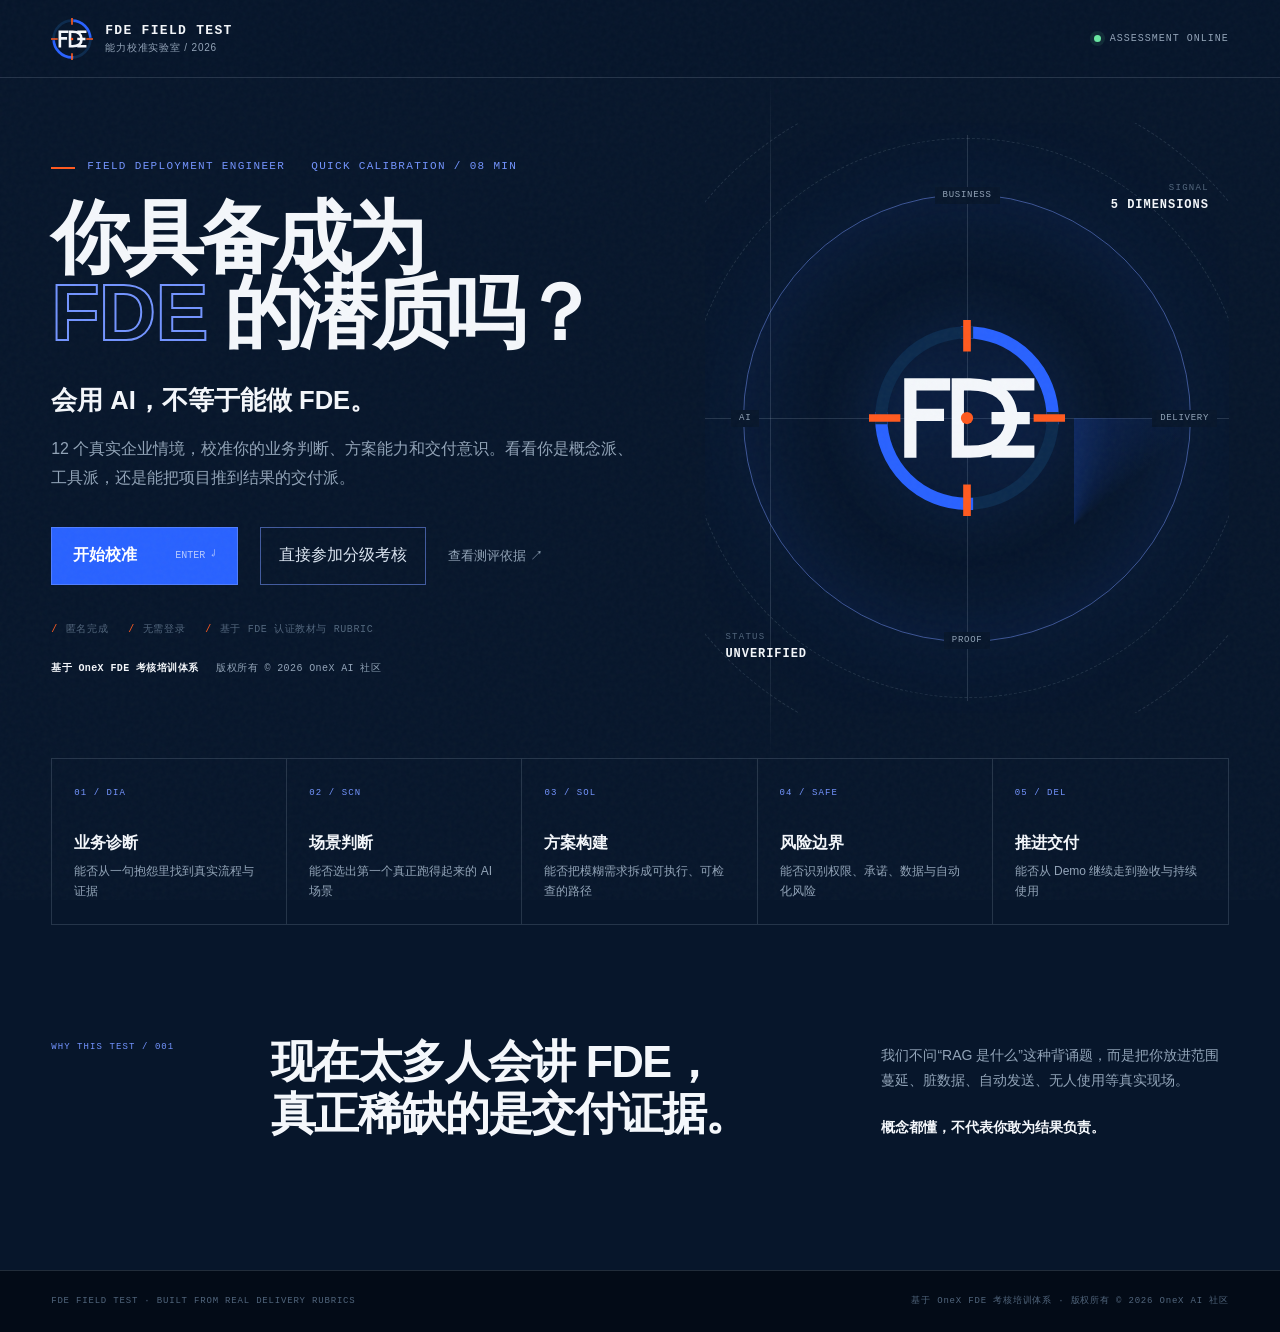
==== index.html @ 04eb8204 "Add private-name final challenge sharing" ====
<!doctype html>
<html lang="zh-CN">
  <head>
    <meta charset="utf-8" />
    <meta name="viewport" content="width=device-width, initial-scale=1" />
    <meta name="theme-color" content="#07162b" />
    <meta name="description" content="基于 OneX FDE 考核培训体系：12 道潜质校准题，初级、中级、高级共 200 道分级考核题。" />
    <title>你具备成为 FDE 的潜质吗？｜FDE Field Test</title>
    <link rel="icon" href="./logo.svg" type="image/svg+xml" />
    <link rel="stylesheet" href="./styles.css" />
    <link rel="stylesheet" href="./exam.css" />
  </head>
  <body>
    <div class="noise" aria-hidden="true"></div>
    <header class="site-header">
      <a class="brand" href="#" data-action="home" aria-label="返回 FDE 水平测试首页">
        <img src="./logo.svg" alt="" width="42" height="42" />
        <span class="brand-lockup">
          <strong>FDE FIELD TEST</strong>
          <small>能力校准实验室 / 2026</small>
        </span>
      </a>
      <div class="header-status" aria-label="测评状态">
        <span class="status-light"></span>
        <span>ASSESSMENT ONLINE</span>
      </div>
    </header>

    <main>
      <section id="landing-view" class="view landing-view" aria-labelledby="landing-title">
        <div class="hero-grid">
          <div class="hero-copy">
            <p class="eyebrow"><span>FIELD DEPLOYMENT ENGINEER</span><span>QUICK CALIBRATION / 08 MIN</span></p>
            <h1 id="landing-title">你具备成为<br /><em>FDE</em> 的潜质吗？</h1>
            <p class="hero-deck">会用 AI，不等于能做 FDE。</p>
            <p class="hero-intro">
              12 个真实企业情境，校准你的业务判断、方案能力和交付意识。看看你是概念派、工具派，还是能把项目推到结果的交付派。
            </p>
            <div class="hero-actions">
              <button class="primary-cta" type="button" data-action="start">
                <span>开始校准</span>
                <span class="button-code">ENTER ↵</span>
              </button>
              <button class="secondary-button hero-exam-entry" type="button" data-action="levels">直接参加分级考核</button>
              <button class="text-button" type="button" data-action="show-method">查看测评依据 <span>↗</span></button>
            </div>
            <div class="hero-notes" aria-label="测评说明">
              <span>匿名完成</span><span>无需登录</span><span>基于 FDE 认证教材与 Rubric</span>
            </div>
            <p class="onex-credit"><strong>基于 OneX FDE 考核培训体系</strong><span>版权所有 © 2026 OneX AI 社区</span></p>
          </div>

          <div class="calibration-stage" aria-label="FDE 五维能力校准仪表">
            <div class="orbit orbit-a"></div>
            <div class="orbit orbit-b"></div>
            <div class="calibration-ring">
              <div class="tick-ring"></div>
              <img class="hero-logo" src="./logo.svg" alt="FDE Field Calibration 标志" />
              <div class="scan-line"></div>
              <span class="axis-label axis-top">BUSINESS</span>
              <span class="axis-label axis-right">DELIVERY</span>
              <span class="axis-label axis-bottom">PROOF</span>
              <span class="axis-label axis-left">AI</span>
            </div>
            <div class="telemetry telemetry-top"><small>SIGNAL</small><strong>5 DIMENSIONS</strong></div>
            <div class="telemetry telemetry-bottom"><small>STATUS</small><strong>UNVERIFIED</strong></div>
          </div>
        </div>

        <div class="dimension-strip" aria-label="测评覆盖的五项能力">
          <article><span>01 / DIA</span><strong>业务诊断</strong><p>能否从一句抱怨里找到真实流程与证据</p></article>
          <article><span>02 / SCN</span><strong>场景判断</strong><p>能否选出第一个真正跑得起来的 AI 场景</p></article>
          <article><span>03 / SOL</span><strong>方案构建</strong><p>能否把模糊需求拆成可执行、可检查的路径</p></article>
          <article><span>04 / SAFE</span><strong>风险边界</strong><p>能否识别权限、承诺、数据与自动化风险</p></article>
          <article><span>05 / DEL</span><strong>推进交付</strong><p>能否从 Demo 继续走到验收与持续使用</p></article>
        </div>

        <section class="truth-panel" aria-labelledby="truth-title">
          <p class="section-code">WHY THIS TEST / 001</p>
          <div>
            <h2 id="truth-title">现在太多人会讲 FDE，<br />真正稀缺的是交付证据。</h2>
          </div>
          <div class="truth-copy">
            <p>我们不问“RAG 是什么”这种背诵题，而是把你放进范围蔓延、脏数据、自动发送、无人使用等真实现场。</p>
            <p class="sharp">概念都懂，不代表你敢为结果负责。</p>
          </div>
        </section>
      </section>

      <section id="quiz-view" class="view quiz-view" hidden aria-labelledby="question-title">
        <div class="quiz-topbar">
          <button class="back-link" type="button" data-action="home">← 退出校准</button>
          <div class="progress-meta">
            <span id="progress-text">QUESTION 01 / 12</span>
            <span id="dimension-code">DIA · 业务诊断</span>
          </div>
        </div>
        <div class="progress-track" aria-hidden="true"><span id="progress-bar"></span></div>
        <div class="question-layout">
          <aside class="question-index" aria-hidden="true">
            <span id="question-number">01</span>
            <small>FIELD<br />DECISION</small>
          </aside>
          <div class="question-panel">
            <p class="scenario-label">/ 现场情境</p>
            <p id="question-scenario" class="scenario"></p>
            <h2 id="question-title"></h2>
            <fieldset id="options-list" class="options-list">
              <legend class="sr-only">请选择一个答案</legend>
            </fieldset>
            <p id="question-error" class="question-error" role="alert" aria-live="polite"></p>
            <div class="quiz-controls">
              <button class="secondary-button" type="button" data-action="previous">上一题</button>
              <span class="keyboard-hint">按 1–4 选择 · Enter 继续</span>
              <button class="next-button" type="button" data-action="next">锁定判断 →</button>
            </div>
          </div>
        </div>
      </section>

      <section id="result-view" class="view result-view" hidden aria-labelledby="result-level">
        <div class="result-head">
          <div>
            <p class="eyebrow"><span>CALIBRATION COMPLETE</span><span>QUICK ASSESSMENT</span></p>
            <p class="evidence-badge"><span></span>潜质判断 · 尚未验证</p>
            <h1 id="result-level">场景解题者</h1>
            <p id="result-verdict" class="result-verdict"></p>
          </div>
          <div class="score-dial" aria-label="FDE 潜质指数">
            <svg viewBox="0 0 220 220" aria-hidden="true">
              <circle class="dial-track" cx="110" cy="110" r="92"></circle>
              <circle id="dial-progress" class="dial-progress" cx="110" cy="110" r="92"></circle>
              <path class="dial-notch" d="M110 4v20M216 110h-20M110 216v-20M4 110h20"></path>
            </svg>
            <div><strong id="result-score">00</strong><span>/ 100</span><small>FDE 潜质指数</small></div>
          </div>
        </div>

        <div class="result-grid">
          <article class="radar-card">
            <header><span>CAPABILITY RADAR</span><strong>五维能力</strong></header>
            <canvas id="radar-canvas" width="560" height="420" aria-label="五维能力雷达图"></canvas>
            <div id="dimension-scores" class="dimension-scores"></div>
          </article>
          <div class="result-insights">
            <article class="insight-card strength-card"><span>STRONGEST SIGNAL</span><h2>你的强项</h2><p id="result-strength"></p></article>
            <article class="insight-card exposure-card"><span>WHERE YOU GET EXPOSED</span><h2 id="exposure-title">最容易露馅的地方</h2><p id="result-exposure"></p></article>
            <article class="insight-card action-card"><span>NEXT CALIBRATION</span><h2>下一步训练</h2><p id="result-training"></p></article>
          </div>
        </div>

        <div class="result-actions">
          <button class="primary-cta" type="button" data-action="share">生成并分享我的 FDE 水平卡</button>
          <button class="secondary-button light" type="button" data-action="professional">从初级开始晋级</button>
          <button class="text-button light" type="button" data-action="restart">重新测试</button>
        </div>
        <p class="onex-credit result-credit"><strong>基于 OneX FDE 考核培训体系</strong><span>版权所有 © 2026 OneX AI 社区</span></p>
        <div id="share-panel" class="share-panel" hidden>
          <div class="share-preview"><canvas id="share-canvas" width="1080" height="1440" aria-label="FDE 水平测试分享卡"></canvas></div>
          <div class="share-copy"><span>SHARE PROOF</span><h2>不是一句“我会”，<br />而是一张能力截面。</h2><p>保存结果卡后，可发给同行或团队一起测。快速测试只判断潜质；专业能力仍需项目与实战验证。</p><button class="next-button" type="button" data-action="download-card">保存结果卡 PNG</button></div>
        </div>
      </section>

      <section id="level-view" class="view level-view" hidden aria-labelledby="level-title">
        <div class="exam-page-head">
          <button id="level-back-button" class="back-link light" type="button" data-exam-action="back-from-level">← 返回首页</button>
          <p class="onex-credit compact"><strong>基于 OneX FDE 考核培训体系</strong><span>版权所有 © 2026 OneX AI 社区</span></p>
        </div>
        <div class="level-intro">
          <p class="eyebrow"><span>FDE PROGRESSION</span><span>NO LEVEL SKIPPING</span></p>
          <h1 id="level-title">高级不是选的。<br />是一关关考出来的。</h1>
          <p>所有人从初级开始。完整挑战总分达到 85，且每个模块不低于 70，才能解锁下一级。</p>
        </div>
        <div id="progression-path" class="progression-path" aria-label="FDE 三级晋级路径">
          <div data-path-level="junior"><span>01</span><strong>初级</strong><small>必经起点</small></div>
          <i aria-hidden="true">→</i>
          <div data-path-level="intermediate"><span>02</span><strong>中级</strong><small>初级晋级后解锁</small></div>
          <i aria-hidden="true">→</i>
          <div data-path-level="advanced"><span>03</span><strong>高级</strong><small>中级晋级后解锁</small></div>
        </div>
        <p id="progression-notice" class="progression-notice" role="status" aria-live="polite"></p>
        <div class="level-matrix" aria-label="FDE 三级考核">
          <article class="level-card level-junior" data-level-card="junior">
            <header><span>L1 / FOUNDATION</span><b data-level-status="junior">必经起点</b></header>
            <div class="level-number" aria-hidden="true">01</div>
            <h2>初级 · 理论基础</h2>
            <p>普通参与者、AI 使用者和 FDE 入门学习者。验证模型、Prompt、RAG、场景与交付边界。</p>
            <dl><div><dt>FULL</dt><dd>100 题</dd></div><div><dt>ADVANCE</dt><dd>85 分</dd></div><div><dt>MODULE</dt><dd>≥ 70</dd></div></dl>
            <p class="level-access-copy" data-lock-copy="junior">必经起点</p><p class="level-best" data-best-score="junior"></p>
            <button type="button" data-exam-action="select-level" data-level="junior">进入初级 →</button>
          </article>
          <article class="level-card level-intermediate" data-level-card="intermediate">
            <header><span>L2 / DELIVERY</span><b data-level-status="intermediate">未解锁</b></header>
            <div class="level-number" aria-hidden="true">02</div>
            <h2>中级 · 情境交付</h2>
            <p>面向做过方案、PoC、工作流或客户交付的人。检验诊断、取舍、推进和验收能力。</p>
            <dl><div><dt>FULL</dt><dd>60 题</dd></div><div><dt>ADVANCE</dt><dd>85 分</dd></div><div><dt>MODULE</dt><dd>≥ 70</dd></div></dl>
            <p class="level-access-copy" data-lock-copy="intermediate">🔒 初级晋级后解锁</p><p class="level-best" data-best-score="intermediate"></p>
            <button type="button" data-exam-action="select-level" data-level="intermediate">进入中级 →</button>
          </article>
          <article class="level-card level-advanced" data-level-card="advanced">
            <header><span>L3 / COMMAND</span><b data-level-status="advanced">未解锁</b></header>
            <div class="level-number" aria-hidden="true">03</div>
            <h2>高级 · 复杂决策</h2>
            <p>面向复杂项目、跨部门治理和规模化交付负责人。面对商业压力时仍要做对决定。</p>
            <dl><div><dt>FULL</dt><dd>40 题</dd></div><div><dt>ADVANCE</dt><dd>85 分</dd></div><div><dt>MODULE</dt><dd>≥ 70</dd></div></dl>
            <p class="level-access-copy" data-lock-copy="advanced">🔒 中级晋级后解锁</p><p class="level-best" data-best-score="advanced"></p>
            <button type="button" data-exam-action="select-level" data-level="advanced">进入高级 →</button>
          </article>
        </div>
        <p class="certification-boundary">本结果来自传播型 FDE 能力挑战，不代表正式毕业、认证或真实项目能力结论。</p>
      </section>

      <section id="mode-view" class="view mode-view" hidden aria-labelledby="mode-title">
        <div class="exam-page-head">
          <button class="back-link light" type="button" data-exam-action="levels">← 重新选级</button>
          <p class="onex-credit compact"><strong>基于 OneX FDE 考核培训体系</strong><span>版权所有 © 2026 OneX AI 社区</span></p>
        </div>
        <div class="mode-layout">
          <div class="mode-brief">
            <p id="mode-level-code" class="eyebrow"><span>L1 / FOUNDATION</span><span>MODE SELECT</span></p>
            <h1 id="mode-title">初级 · 理论基础</h1>
            <p id="mode-description">验证进入企业 AI 交付现场所需的基础认知、方法与边界意识。</p>
            <p class="mode-rule-copy">晋级标准：完整挑战总分 ≥ 85，且每个模块 ≥ 70。</p>
            <div id="mode-modules" class="mode-modules" aria-label="考核模块"></div>
          </div>
          <div class="mode-options">
            <article>
              <span>FULL CHALLENGE</span><h2>完整挑战</h2><strong id="full-count">100 题</strong><p id="full-time">建议 100–140 分钟</p><small>计入晋级 · 必须完成本级全部题目</small>
              <button type="button" data-exam-action="start-mode" data-mode="full">开始完整挑战 →</button>
            </article>
            <article>
              <span>RANDOM MOCK</span><h2>随机模拟</h2><strong id="mock-count">50 题</strong><p id="mock-time">建议 45–70 分钟</p><small>仅用于练习 · 不记录成就，不解锁下一级</small>
              <button type="button" data-exam-action="start-mode" data-mode="mock">开始随机模拟 →</button>
            </article>
            <div id="resume-panel" class="resume-panel" hidden>
              <div><span>LOCAL PROGRESS</span><strong id="resume-copy">发现未完成进度</strong></div>
              <button type="button" data-exam-action="resume">继续上次答题</button>
              <button type="button" data-exam-action="clear-progress">清除进度</button>
            </div>
            <div id="progress-warning" class="progress-warning" hidden role="status">
              <div><span>PROGRESS RESET</span><strong id="progress-warning-copy">旧进度无法恢复，请重新开始。</strong></div>
              <button type="button" data-exam-action="clear-invalid-progress">清除旧进度</button>
            </div>
          </div>
        </div>
      </section>

      <section id="exam-view" class="view exam-view" hidden aria-labelledby="exam-question-title">
        <div class="exam-shell">
          <aside id="exam-navigator" class="exam-navigator" aria-label="题号导航">
            <div class="exam-nav-head"><span id="exam-level-code">L1 / FOUNDATION</span><button type="button" data-exam-action="toggle-nav" aria-expanded="false">题号导航</button></div>
            <div class="exam-nav-stats"><strong id="exam-answered">0</strong><span>/ <b id="exam-total">100</b> 已答</span></div>
            <div id="exam-number-grid" class="exam-number-grid"></div>
            <div class="exam-nav-legend"><span><i class="answered"></i>已答</span><span><i class="current"></i>当前</span><span><i></i>未答</span></div>
            <button class="clear-exam" type="button" data-exam-action="clear-progress">清除本次进度</button>
          </aside>
          <div class="exam-workbench">
            <header class="exam-toolbar">
              <button class="back-link light" type="button" data-exam-action="mode">← 退出考试</button>
              <div><span id="exam-mode-label">完整挑战</span><span id="exam-module-label">AI 与大模型基础</span></div>
              <p class="onex-credit compact"><strong>基于 OneX FDE 考核培训体系</strong><span>版权所有 © 2026 OneX AI 社区</span></p>
            </header>
            <div class="exam-progress"><span id="exam-progress-bar"></span></div>
            <article class="exam-question-card">
              <div class="exam-question-meta"><span id="exam-question-number">QUESTION 001</span><span id="exam-question-type">单选题</span></div>
              <p id="exam-question-guidance" class="exam-question-guidance" role="note" hidden>请选择全部正确答案，少选、多选、错选均不得分。</p>
              <p id="exam-question-context" class="exam-context"></p>
              <h1 id="exam-question-title">题目加载中</h1>
              <fieldset id="exam-options" class="exam-options"><legend class="sr-only">请选择答案</legend></fieldset>
              <p id="exam-save-status" class="exam-save-status" role="status">答案自动保存在当前浏览器</p>
            </article>
            <div class="exam-controls">
              <button type="button" data-exam-action="previous">← 上一题</button>
              <button type="button" data-exam-action="submit">交卷</button>
              <button type="button" data-exam-action="next">下一题 →</button>
            </div>
          </div>
        </div>
        <div id="submit-panel" class="submit-panel" hidden role="dialog" aria-modal="true" aria-labelledby="submit-title">
          <div><span>FINAL CHECK</span><h2 id="submit-title">确认交卷？</h2><p id="submit-copy">你还有未作答题目。</p><div><button type="button" data-exam-action="cancel-submit">继续答题</button><button type="button" data-exam-action="confirm-submit">确认交卷</button></div></div>
        </div>
      </section>

      <section id="exam-result-view" class="view exam-result-view" hidden aria-labelledby="exam-result-title">
        <div class="exam-result-top">
          <div>
            <p id="exam-result-code" class="eyebrow"><span>L1 / FOUNDATION</span><span>ASSESSMENT COMPLETE</span></p>
            <span id="exam-result-status" class="exam-result-status">初级理论达标</span>
            <h1 id="exam-result-title">你的现场判断，已经留下证据。</h1>
            <p class="certification-boundary">本结果仅代表本次线上理论或情境题表现，不等于完整 FDE 能力认证。</p>
          </div>
          <div class="exam-score-block"><strong id="exam-result-score">00</strong><span>/ 100</span><small id="exam-result-mode">随机模拟</small></div>
        </div>
        <div class="qualification-banner" aria-live="polite"><span>PROGRESSION VERDICT</span><strong id="qualification-status">本级结果</strong><p id="qualification-reason">正在计算晋级条件。</p></div>
        <div class="exam-result-stats">
          <div><span>CORRECT</span><strong id="stat-correct">0</strong><small>完全正确</small></div>
          <div><span>PARTIAL</span><strong id="stat-partial">0</strong><small>部分正确</small></div>
          <div><span>WRONG</span><strong id="stat-wrong">0</strong><small>错误</small></div>
          <div><span>BLANK</span><strong id="stat-blank">0</strong><small>未作答</small></div>
        </div>
        <div class="exam-result-grid">
          <article class="module-result-card"><header><span>MODULE PROFILE</span><h2>模块能力截面</h2></header><div id="module-results"></div></article>
          <article class="result-diagnosis-card"><span>FIELD DIAGNOSIS</span><h2>结果诊断</h2><div><strong>最强模块</strong><p id="result-strong-module"></p></div><div><strong>优先训练</strong><p id="result-weak-module"></p></div></article>
        </div>
        <section class="review-section" aria-labelledby="review-title">
          <header><div><span>REVIEW LOG</span><h2 id="review-title">错题与解析</h2></div><label>按模块筛选<select id="review-filter" data-exam-action="filter-review"><option value="all">全部模块</option></select></label></header>
          <div id="review-list" class="review-list"></div>
        </section>
        <section id="final-share-identity" class="final-share-identity" aria-labelledby="final-share-title" hidden>
          <div><span>OPTIONAL SHARE NAME</span><h2 id="final-share-title">为三级挑战卡加一个名字</h2><p>可填姓名、花名或社交平台昵称；留空则显示“匿名挑战者”。</p></div>
          <label for="final-share-name"><span>分享展示名（选填，最多 20 字）</span><input id="final-share-name" name="share-name" maxlength="20" autocomplete="off" placeholder="例如：袁威 / YX" /></label>
          <small>仅用于当次本地生成图片，不上传、不写入浏览器、不进入统计后台。</small>
        </section>
        <div class="exam-result-actions">
          <button id="next-level-button" type="button" data-exam-action="next-level" hidden>进入下一级</button>
          <button id="share-result-button" type="button" data-exam-action="share-result">生成等级成绩卡</button>
          <button type="button" data-exam-action="retry">重新挑战本级</button>
          <button type="button" data-exam-action="levels">挑战其他等级</button>
          <button type="button" data-exam-action="home">返回首页</button>
        </div>
        <div id="exam-share-panel" class="exam-share-panel" hidden><canvas id="exam-share-canvas" width="1080" height="1440" aria-label="FDE 分级考核分享卡"></canvas><div><span>SHARE YOUR PROOF</span><h2>分数可以传播，边界必须写清。</h2><p>分享卡会标注等级、模式和认证边界。</p><p id="exam-share-status" class="exam-share-status" role="status"></p><button type="button" data-exam-action="download-result-card">保存等级成绩卡 PNG</button></div></div>
        <p class="onex-credit result-credit"><strong>基于 OneX FDE 考核培训体系</strong><span>版权所有 © 2026 OneX AI 社区</span></p>
      </section>
    </main>

    <footer>
      <span>FDE FIELD TEST · BUILT FROM REAL DELIVERY RUBRICS</span>
      <span>基于 OneX FDE 考核培训体系 · 版权所有 © 2026 OneX AI 社区</span>
    </footer>
    <script type="module" src="./app.js"></script>
  </body>
</html>
---- styles.css ----
:root {
  color-scheme: dark;
  --navy-950: #030b17;
  --navy-900: #07162b;
  --navy-800: #0c2a4d;
  --cobalt: #2962ff;
  --cobalt-soft: #7394ff;
  --orange: #ff5a1f;
  --white: #f4f7fb;
  --steel: #92a4b8;
  --steel-dark: #51657c;
  --line: rgba(146, 164, 184, 0.22);
  --ink: #0a182a;
  --paper: #eef3f8;
  --mono: "SFMono-Regular", "Roboto Mono", Consolas, "Liberation Mono", monospace;
  --sans: Inter, "SF Pro Display", "PingFang SC", "Microsoft YaHei", sans-serif;
}

* { box-sizing: border-box; }
html { scroll-behavior: smooth; }
body { margin: 0; min-width: 320px; min-height: 100vh; background: var(--navy-900); color: var(--white); font-family: var(--sans); }
button, input { font: inherit; }
button { color: inherit; }
button:focus-visible, a:focus-visible, input:focus-visible { outline: 3px solid var(--orange); outline-offset: 4px; }
[hidden] { display: none !important; }
.sr-only { position: absolute; width: 1px; height: 1px; padding: 0; margin: -1px; overflow: hidden; clip: rect(0, 0, 0, 0); white-space: nowrap; border: 0; }
.noise { position: fixed; inset: 0; pointer-events: none; z-index: 30; opacity: .035; background-image: url("data:image/svg+xml,%3Csvg viewBox='0 0 220 220' xmlns='http://www.w3.org/2000/svg'%3E%3Cfilter id='n'%3E%3CfeTurbulence type='fractalNoise' baseFrequency='.9' numOctaves='3' stitchTiles='stitch'/%3E%3C/filter%3E%3Crect width='100%25' height='100%25' filter='url(%23n)' opacity='.9'/%3E%3C/svg%3E"); }

.site-header { min-height: 78px; padding: 0 clamp(20px, 4vw, 64px); display: flex; align-items: center; justify-content: space-between; border-bottom: 1px solid var(--line); background: rgba(7, 22, 43, .9); backdrop-filter: blur(18px); position: relative; z-index: 10; }
.brand { display: inline-flex; align-items: center; gap: 12px; color: inherit; text-decoration: none; }
.brand img { width: 42px; height: 42px; }
.brand-lockup { display: grid; gap: 3px; }
.brand-lockup strong { font-family: var(--mono); letter-spacing: .1em; font-size: 13px; }
.brand-lockup small { color: var(--steel); font-size: 10px; letter-spacing: .08em; }
.header-status { display: flex; align-items: center; gap: 9px; color: var(--steel); font: 10px/1 var(--mono); letter-spacing: .1em; }
.status-light { width: 7px; height: 7px; border-radius: 50%; background: #69e7a2; box-shadow: 0 0 0 4px rgba(105, 231, 162, .1); }

main { min-height: calc(100vh - 140px); }
.view { width: min(100%, 1600px); margin: 0 auto; }
.landing-view { padding: 0 clamp(20px, 4vw, 64px) 72px; }
.hero-grid { min-height: 680px; display: grid; grid-template-columns: minmax(0, 1.06fr) minmax(430px, .94fr); align-items: center; gap: clamp(30px, 5vw, 90px); position: relative; }
.hero-grid::before { content: ""; position: absolute; width: 1px; top: 0; bottom: 0; left: 61%; background: linear-gradient(transparent, var(--line) 20%, var(--line) 80%, transparent); }
.hero-copy { padding: 64px 0; position: relative; z-index: 2; }
.eyebrow { margin: 0 0 28px; display: flex; align-items: center; gap: 26px; color: var(--cobalt-soft); font: 11px/1.2 var(--mono); letter-spacing: .12em; }
.eyebrow span:first-child { padding-left: 36px; position: relative; }
.eyebrow span:first-child::before { content: ""; position: absolute; left: 0; top: 50%; width: 24px; height: 2px; background: var(--orange); }
.hero-copy h1, .result-head h1, .pro-view > h1 { margin: 0; font-size: clamp(54px, 6.2vw, 104px); line-height: .94; letter-spacing: -.065em; font-weight: 780; }
.hero-copy h1 em { color: transparent; -webkit-text-stroke: 2px var(--cobalt-soft); font-style: normal; letter-spacing: -.01em; }
.hero-deck { margin: 32px 0 0; color: var(--white); font-size: clamp(20px, 2vw, 30px); font-weight: 700; }
.hero-intro { max-width: 660px; margin: 16px 0 0; color: var(--steel); font-size: 16px; line-height: 1.85; }
.hero-actions { margin-top: 34px; display: flex; align-items: center; flex-wrap: wrap; gap: 22px; }
.primary-cta, .next-button { min-height: 58px; border: 0; padding: 0 22px; display: inline-flex; align-items: center; justify-content: space-between; gap: 38px; background: var(--cobalt); color: #fff; font-weight: 750; cursor: pointer; box-shadow: inset 0 0 0 1px rgba(255,255,255,.18); transition: transform .18s ease, background .18s ease; }
.primary-cta:hover, .next-button:hover { transform: translateY(-2px); background: #3d72ff; }
.button-code { color: rgba(255,255,255,.66); font: 10px/1 var(--mono); }
.text-button, .back-link { border: 0; padding: 8px 0; background: transparent; color: var(--steel); cursor: pointer; font-size: 13px; }
.text-button:hover, .back-link:hover { color: var(--white); }
.hero-notes { margin-top: 38px; display: flex; flex-wrap: wrap; gap: 9px 20px; color: var(--steel-dark); font: 10px/1.4 var(--mono); letter-spacing: .06em; text-transform: uppercase; }
.hero-notes span::before { content: "/"; margin-right: 8px; color: var(--orange); }

.calibration-stage { min-height: 590px; display: grid; place-items: center; position: relative; overflow: hidden; }
.calibration-ring { width: min(35vw, 470px); aspect-ratio: 1; border: 1px solid rgba(115, 148, 255, .5); border-radius: 50%; display: grid; place-items: center; position: relative; box-shadow: inset 0 0 90px rgba(41, 98, 255, .12), 0 0 120px rgba(41, 98, 255, .08); }
.calibration-ring::before, .calibration-ring::after { content: ""; position: absolute; background: rgba(146, 164, 184, .22); }
.calibration-ring::before { width: calc(100% + 120px); height: 1px; }
.calibration-ring::after { height: calc(100% + 120px); width: 1px; }
.tick-ring { position: absolute; inset: 24px; border-radius: 50%; background: repeating-conic-gradient(from -1deg, rgba(146,164,184,.5) 0 1deg, transparent 1deg 10deg); mask: radial-gradient(circle, transparent 0 79%, #000 80% 84%, transparent 85%); }
.hero-logo { width: 44%; height: 44%; filter: drop-shadow(0 0 28px rgba(41,98,255,.22)); z-index: 2; }
.scan-line { position: absolute; width: 48%; height: 48%; top: 50%; left: 50%; transform-origin: 0 0; background: conic-gradient(from 0deg, rgba(41,98,255,.22), transparent 52deg); border-radius: 0 0 100% 0; animation: scan 8s linear infinite; }
.orbit { position: absolute; border: 1px dashed rgba(146,164,184,.18); border-radius: 50%; }
.orbit-a { width: 560px; aspect-ratio: 1; }
.orbit-b { width: 680px; aspect-ratio: 1; }
.axis-label { position: absolute; padding: 4px 8px; background: var(--navy-900); color: var(--steel); font: 9px/1 var(--mono); letter-spacing: .08em; z-index: 2; }
.axis-top { top: -8px; }.axis-right { right: -27px; }.axis-bottom { bottom: -8px; }.axis-left { left: -13px; }
.telemetry { position: absolute; display: grid; gap: 5px; font-family: var(--mono); }
.telemetry small { color: var(--steel-dark); font-size: 9px; letter-spacing: .14em; }
.telemetry strong { font-size: 12px; letter-spacing: .08em; }
.telemetry-top { top: 60px; right: 20px; text-align: right; }.telemetry-bottom { bottom: 52px; left: 20px; }
@keyframes scan { to { transform: rotate(360deg); } }

.dimension-strip { display: grid; grid-template-columns: repeat(5, 1fr); border: 1px solid var(--line); }
.dimension-strip article { min-height: 164px; padding: 22px; border-right: 1px solid var(--line); transition: background .2s ease; }
.dimension-strip article:last-child { border-right: 0; }
.dimension-strip article:hover { background: rgba(41,98,255,.07); }
.dimension-strip span, .section-code, .insight-card > span, .radar-card header span, .pro-grid article > span, .share-copy > span { color: var(--cobalt-soft); font: 9px/1 var(--mono); letter-spacing: .12em; }
.dimension-strip strong { display: block; margin-top: 34px; font-size: 16px; }
.dimension-strip p { margin: 8px 0 0; color: var(--steel); font-size: 12px; line-height: 1.65; }
.truth-panel { padding: 110px 0 58px; display: grid; grid-template-columns: .4fr 1.3fr .8fr; gap: 46px; align-items: start; }
.section-code { margin: 8px 0 0; }
.truth-panel h2 { margin: 0; font-size: clamp(30px, 3.5vw, 52px); line-height: 1.18; letter-spacing: -.035em; }
.truth-copy { padding-top: 8px; }
.truth-copy p { margin: 0; color: var(--steel); line-height: 1.8; font-size: 14px; }
.truth-copy .sharp { margin-top: 22px; color: var(--white); font-weight: 700; }

.quiz-view { min-height: calc(100vh - 78px); padding: 40px clamp(20px, 5vw, 84px) 80px; }
.quiz-topbar { display: flex; justify-content: space-between; align-items: center; }
.progress-meta { display: flex; gap: 32px; color: var(--steel); font: 10px/1 var(--mono); letter-spacing: .1em; }
.progress-track { height: 2px; margin-top: 22px; background: rgba(146,164,184,.16); }
.progress-track span { display: block; width: 8.33%; height: 100%; background: var(--orange); transition: width .35s ease; }
.question-layout { width: min(1180px, 100%); margin: 56px auto 0; display: grid; grid-template-columns: 130px 1fr; gap: 54px; }
.question-index { border-right: 1px solid var(--line); }
.question-index > span { display: block; color: transparent; -webkit-text-stroke: 1px var(--cobalt-soft); font: 92px/.8 var(--mono); letter-spacing: -.12em; }
.question-index small { display: block; margin-top: 22px; color: var(--steel-dark); font: 9px/1.5 var(--mono); letter-spacing: .14em; }
.scenario-label { margin: 0 0 14px; color: var(--orange); font: 10px/1 var(--mono); letter-spacing: .12em; }
.scenario { max-width: 780px; margin: 0; color: var(--steel); font-size: 16px; line-height: 1.75; }
.question-panel h2 { max-width: 900px; margin: 22px 0 34px; font-size: clamp(30px, 3.8vw, 56px); line-height: 1.14; letter-spacing: -.04em; }
.options-list { margin: 0; padding: 0; border: 0; display: grid; grid-template-columns: repeat(2, minmax(0, 1fr)); gap: 12px; }
.option-label { min-height: 100px; display: flex; align-items: center; gap: 18px; padding: 18px; border: 1px solid var(--line); background: rgba(3,11,23,.35); cursor: pointer; transition: border .18s ease, background .18s ease, transform .18s ease; }
.option-label:hover { border-color: var(--cobalt-soft); transform: translateY(-1px); }
.option-label:has(input:checked) { border-color: var(--cobalt); background: rgba(41,98,255,.14); box-shadow: inset 4px 0 0 var(--cobalt); }
.option-key { flex: 0 0 auto; width: 34px; height: 34px; display: grid; place-items: center; border: 1px solid var(--steel-dark); color: var(--steel); font: 12px/1 var(--mono); }
.option-label:has(input:checked) .option-key { border-color: var(--orange); color: var(--white); background: var(--orange); }
.option-copy { color: #dbe5f1; font-size: 14px; line-height: 1.55; }
.question-error { min-height: 22px; margin: 14px 0 0; color: #ff9873; font-size: 12px; }
.quiz-controls { margin-top: 24px; display: grid; grid-template-columns: auto 1fr auto; gap: 22px; align-items: center; }
.secondary-button { min-height: 48px; padding: 0 18px; border: 1px solid var(--line); background: transparent; color: var(--steel); cursor: pointer; }
.secondary-button:hover { border-color: var(--cobalt-soft); color: var(--white); }
.secondary-button:disabled { opacity: .35; cursor: not-allowed; }
.keyboard-hint { justify-self: center; color: var(--steel-dark); font: 9px/1 var(--mono); letter-spacing: .08em; }

.result-view { background: var(--paper); color: var(--ink); padding: 70px clamp(20px, 5vw, 84px) 90px; }
.result-view .eyebrow { color: #3155be; }
.result-head { display: grid; grid-template-columns: 1fr auto; gap: 50px; align-items: center; padding-bottom: 54px; border-bottom: 1px solid rgba(10,24,42,.18); }
.evidence-badge { width: fit-content; margin: 0 0 22px; padding: 7px 11px; display: flex; align-items: center; gap: 8px; border: 1px solid rgba(10,24,42,.22); color: #3c526d; font: 10px/1 var(--mono); letter-spacing: .08em; }
.evidence-badge span { width: 7px; height: 7px; border-radius: 50%; background: var(--orange); }
.result-head h1 { max-width: 820px; font-size: clamp(52px, 7vw, 96px); }
.result-verdict { max-width: 720px; margin: 20px 0 0; color: #4b617a; font-size: 17px; line-height: 1.7; }
.score-dial { width: min(28vw, 300px); aspect-ratio: 1; position: relative; }
.score-dial svg { width: 100%; height: 100%; transform: rotate(-90deg); }
.dial-track, .dial-progress { fill: none; stroke-width: 8; }
.dial-track { stroke: rgba(10,24,42,.1); }
.dial-progress { stroke: var(--cobalt); stroke-linecap: square; stroke-dasharray: 578; stroke-dashoffset: 578; transition: stroke-dashoffset 1s cubic-bezier(.2,.8,.2,1); }
.dial-notch { stroke: var(--orange); stroke-width: 4; fill: none; }
.score-dial > div { position: absolute; inset: 0; display: grid; place-content: center; text-align: center; }
.score-dial strong { font: 78px/.85 var(--mono); letter-spacing: -.08em; }
.score-dial span { color: #70849a; font: 11px/1 var(--mono); }
.score-dial small { margin-top: 10px; color: #3c526d; font-size: 12px; }
.result-grid { margin-top: 40px; display: grid; grid-template-columns: minmax(0, 1.3fr) minmax(320px, .7fr); gap: 16px; }
.radar-card, .insight-card { border: 1px solid rgba(10,24,42,.16); background: #f8fafc; }
.radar-card { padding: 24px; }
.radar-card header { display: flex; justify-content: space-between; }
.radar-card header strong { font-size: 15px; }
.radar-card canvas { display: block; width: 100%; height: auto; max-height: 430px; }
.dimension-scores { display: grid; grid-template-columns: repeat(5, 1fr); border-top: 1px solid rgba(10,24,42,.12); }
.dimension-scores div { padding: 14px 8px 2px; border-right: 1px solid rgba(10,24,42,.12); }
.dimension-scores div:last-child { border-right: 0; }
.dimension-scores span { display: block; color: #647991; font-size: 10px; }
.dimension-scores strong { display: block; margin-top: 6px; font: 22px/1 var(--mono); }
.result-insights { display: grid; grid-template-rows: repeat(3, 1fr); gap: 16px; }
.insight-card { padding: 24px; }
.insight-card h2 { margin: 28px 0 8px; font-size: 20px; }
.insight-card p { margin: 0; color: #4d627a; font-size: 13px; line-height: 1.7; }
.exposure-card { background: var(--ink); color: var(--white); border-color: var(--ink); }
.exposure-card p { color: #aebdce; }
.exposure-card > span { color: #ff8a60; }
.result-actions { margin-top: 24px; display: flex; flex-wrap: wrap; align-items: center; gap: 12px; }
.secondary-button.light { border-color: rgba(10,24,42,.2); color: #3b526c; }
.text-button.light { color: #536b85; }
.share-panel { margin-top: 34px; padding-top: 34px; border-top: 1px solid rgba(10,24,42,.16); display: grid; grid-template-columns: minmax(280px,.7fr) minmax(300px,1fr); gap: 44px; align-items: center; }
.share-preview { max-width: 440px; padding: 12px; background: #dfe7f0; transform: rotate(-1.2deg); box-shadow: 0 20px 60px rgba(10,24,42,.16); }
.share-preview canvas { display: block; width: 100%; height: auto; background: var(--navy-900); }
.share-copy h2 { margin: 18px 0; font-size: clamp(34px,4vw,58px); line-height: 1.12; letter-spacing: -.04em; }
.share-copy p { max-width: 620px; margin: 0 0 28px; color: #4d627a; line-height: 1.75; }

.pro-view { min-height: calc(100vh - 78px); padding: 54px clamp(20px, 6vw, 100px) 90px; }
.pro-view .eyebrow { margin-top: 60px; }
.pro-view > h1 { max-width: 1000px; }
.pro-lead { max-width: 760px; margin: 28px 0 0; color: var(--steel); font-size: 17px; line-height: 1.8; }
.pro-grid { margin-top: 60px; display: grid; grid-template-columns: repeat(4, 1fr); border: 1px solid var(--line); }
.pro-grid article { min-height: 230px; padding: 24px; border-right: 1px solid var(--line); }
.pro-grid article:last-child { border-right: 0; }
.pro-grid article > span { color: var(--orange); font-size: 12px; }
.pro-grid h2 { margin: 70px 0 10px; font-size: 20px; }
.pro-grid p { margin: 0; color: var(--steel); font-size: 13px; line-height: 1.65; }
.pro-proof { margin: 24px 0; display: grid; grid-template-columns: 170px 170px 1fr; gap: 1px; background: var(--line); border: 1px solid var(--line); }
.pro-proof > * { margin: 0; padding: 22px; background: var(--navy-900); }
.pro-proof div { display: grid; gap: 7px; }
.pro-proof span { color: var(--steel-dark); font: 9px/1 var(--mono); letter-spacing: .1em; }
.pro-proof strong { font: 36px/1 var(--mono); }
.pro-proof small, .pro-proof p { color: var(--steel); font-size: 11px; line-height: 1.6; }

footer { min-height: 62px; padding: 0 clamp(20px, 4vw, 64px); display: flex; align-items: center; justify-content: space-between; gap: 20px; border-top: 1px solid var(--line); background: var(--navy-950); color: var(--steel-dark); font: 9px/1.5 var(--mono); letter-spacing: .09em; }

@media (max-width: 1050px) {
  .hero-grid { grid-template-columns: 1fr 390px; }
  .hero-grid::before { display: none; }
  .dimension-strip { grid-template-columns: repeat(3, 1fr); }
  .dimension-strip article { border-bottom: 1px solid var(--line); }
  .truth-panel { grid-template-columns: 1fr 2fr; }
  .truth-copy { grid-column: 2; }
  .result-grid { grid-template-columns: 1fr; }
  .result-insights { grid-template-columns: repeat(3,1fr); grid-template-rows: auto; }
  .pro-grid { grid-template-columns: repeat(2, 1fr); }
  .pro-grid article { border-bottom: 1px solid var(--line); }
}

@media (max-width: 760px) {
  .site-header { min-height: 66px; }
  .brand img { width: 34px; height: 34px; }
  .brand-lockup small, .header-status span:last-child { display: none; }
  .hero-grid { min-height: auto; grid-template-columns: 1fr; gap: 0; }
  .hero-copy { padding: 58px 0 20px; }
  .eyebrow { align-items: flex-start; flex-direction: column; gap: 9px; }
  .hero-copy h1 { font-size: clamp(48px, 15vw, 72px); }
  .hero-intro { font-size: 14px; }
  .hero-actions { align-items: stretch; flex-direction: column; }
  .primary-cta { width: 100%; }
  .text-button { align-self: flex-start; }
  .calibration-stage { min-height: 430px; }
  .calibration-ring { width: min(78vw, 350px); }
  .orbit-a { width: 390px; }.orbit-b { width: 480px; }
  .telemetry-top { top: 28px; }.telemetry-bottom { bottom: 24px; }
  .dimension-strip { grid-template-columns: 1fr; }
  .dimension-strip article { min-height: auto; border-right: 0; padding: 18px; display: grid; grid-template-columns: 76px 110px 1fr; align-items: center; gap: 8px; }
  .dimension-strip strong { margin-top: 0; }
  .dimension-strip p { margin-top: 0; }
  .truth-panel { padding-top: 70px; grid-template-columns: 1fr; gap: 20px; }
  .truth-copy { grid-column: auto; }
  .quiz-view { padding-top: 24px; }
  .progress-meta { gap: 12px; flex-direction: column; align-items: flex-end; }
  .question-layout { margin-top: 34px; grid-template-columns: 1fr; gap: 20px; }
  .question-index { border-right: 0; display: flex; align-items: baseline; gap: 12px; }
  .question-index > span { font-size: 54px; }
  .question-index small { margin-top: 0; }
  .question-panel h2 { font-size: 32px; }
  .options-list { grid-template-columns: 1fr; }
  .option-label { min-height: 82px; }
  .quiz-controls { grid-template-columns: 1fr 1fr; }
  .keyboard-hint { display: none; }
  .result-view { padding-top: 46px; }
  .result-head { grid-template-columns: 1fr; }
  .result-head h1 { font-size: 54px; }
  .score-dial { width: min(72vw, 280px); justify-self: center; }
  .radar-card { padding: 14px; overflow: hidden; }
  .dimension-scores { grid-template-columns: repeat(5, minmax(58px,1fr)); overflow-x: auto; }
  .result-insights { grid-template-columns: 1fr; }
  .result-actions { align-items: stretch; flex-direction: column; }
  .result-actions > * { width: 100%; }
  .share-panel { grid-template-columns: 1fr; }
  .share-preview { max-width: 330px; justify-self: center; }
  .pro-view > h1 { font-size: 54px; }
  .pro-grid { grid-template-columns: 1fr; }
  .pro-grid article { min-height: auto; border-right: 0; }
  .pro-grid h2 { margin-top: 34px; }
  .pro-proof { grid-template-columns: 1fr 1fr; }
  .pro-proof p { grid-column: 1 / -1; }
  footer { padding: 18px 20px; align-items: flex-start; flex-direction: column; }
}

@media (prefers-reduced-motion: reduce) {
  html { scroll-behavior: auto; }
  *, *::before, *::after { animation-duration: .01ms !important; animation-iteration-count: 1 !important; transition-duration: .01ms !important; }
}
---- exam.css ----
.onex-credit {
  margin: 24px 0 0;
  display: flex;
  flex-wrap: wrap;
  gap: 8px 18px;
  color: var(--steel);
  font: 10px/1.5 var(--mono);
  letter-spacing: .04em;
}
.onex-credit strong { color: var(--white); font-weight: 600; }
.onex-credit.compact { margin: 0; justify-content: flex-end; text-align: right; }
.onex-credit.compact strong, .onex-credit.compact span { display: block; width: 100%; }
.hero-exam-entry { min-height: 58px; border-color: rgba(115,148,255,.55); color: #dbe5f1; }

.level-view,
.mode-view,
.exam-view {
  min-height: calc(100vh - 78px);
  background:
    linear-gradient(rgba(115,148,255,.035) 1px, transparent 1px),
    linear-gradient(90deg, rgba(115,148,255,.035) 1px, transparent 1px),
    var(--navy-900);
  background-size: 52px 52px;
}
.level-view, .mode-view { padding: 34px clamp(20px, 4vw, 64px) 78px; }
.exam-page-head { display: flex; align-items: flex-start; justify-content: space-between; gap: 30px; }
.level-intro { padding: 82px 0 52px; display: grid; grid-template-columns: 1fr .48fr; gap: 40px; align-items: end; }
.level-intro .eyebrow { grid-column: 1 / -1; margin-bottom: 0; }
.level-intro h1 { margin: 0; max-width: 880px; font-size: clamp(52px, 6.2vw, 96px); line-height: .94; letter-spacing: -.065em; }
.level-intro > p:last-child { margin: 0 0 7px; color: var(--steel); font-size: 15px; line-height: 1.8; }

.progression-path { margin: 0 0 18px; padding: 15px 18px; border: 1px solid var(--line); display: grid; grid-template-columns: 1fr auto 1fr auto 1fr; align-items: center; gap: 14px; background: rgba(3,11,23,.72); }
.progression-path > div { min-width: 0; display: grid; grid-template-columns: auto 1fr; gap: 5px 10px; color: var(--steel-dark); }
.progression-path span { grid-row: 1 / 3; color: inherit; font: 700 24px/1 var(--mono); }
.progression-path strong { color: inherit; font-size: 13px; }
.progression-path small { overflow: hidden; text-overflow: ellipsis; white-space: nowrap; font: 8px/1.2 var(--mono); }
.progression-path i { color: var(--steel-dark); font: 14px/1 var(--mono); }
.progression-path > div.is-unlocked { color: var(--cobalt-soft); }
.progression-path > div.is-complete { color: var(--green); }
.progression-notice { min-height: 22px; margin: 0 0 18px; color: #ffb398; font-size: 12px; line-height: 1.6; }

.level-matrix { border: 1px solid var(--line); display: grid; grid-template-columns: repeat(3, minmax(0, 1fr)); }
.level-card { --level-accent: #39d98a; min-height: 480px; padding: 22px; border-right: 1px solid var(--line); display: flex; flex-direction: column; position: relative; overflow: hidden; background: rgba(3,11,23,.76); }
.level-card:last-child { border-right: 0; }
.level-card::before { content: ""; position: absolute; inset: 0 auto 0 0; width: 4px; background: var(--level-accent); transform: scaleY(.18); transform-origin: top; transition: transform .3s ease; }
.level-card:hover::before, .level-card.is-recommended::before { transform: scaleY(1); }
.level-card:hover { background: rgba(12,42,77,.62); }
.level-card.is-locked { opacity: .48; filter: saturate(.55); }
.level-card.is-locked:hover { background: rgba(3,11,23,.76); }
.level-card.is-qualified::before { transform: scaleY(1); }
.level-intermediate { --level-accent: #5d8cff; }
.level-advanced { --level-accent: #ad7bff; background: linear-gradient(155deg, rgba(173,123,255,.11), rgba(3,11,23,.78) 44%); }
.level-card header { min-height: 26px; display: flex; justify-content: space-between; gap: 12px; color: var(--steel); font: 9px/1.2 var(--mono); letter-spacing: .1em; }
.level-card header b { padding: 6px 8px; background: var(--level-accent); color: #07162b; font-size: 8px; letter-spacing: .08em; }
.level-card header b[hidden] { display: none; }
.level-number { margin-top: 32px; color: transparent; -webkit-text-stroke: 1px var(--level-accent); font: 112px/.78 var(--mono); letter-spacing: -.14em; opacity: .8; }
.level-card h2 { margin: 38px 0 0; font-size: clamp(26px, 2.4vw, 38px); letter-spacing: -.045em; }
.level-card > p { min-height: 72px; margin: 14px 0 24px; color: var(--steel); font-size: 13px; line-height: 1.75; }
.level-card .level-access-copy { min-height: 20px; margin: 0 0 8px; color: var(--cobalt-soft); font: 10px/1.5 var(--mono); }
.level-card .level-best { min-height: 16px; margin: 0 0 12px; color: var(--green); font: 8px/1.4 var(--mono); letter-spacing: .05em; }
.level-card dl { margin: auto 0 22px; padding: 16px 0; border-top: 1px solid var(--line); border-bottom: 1px solid var(--line); display: grid; grid-template-columns: repeat(3, 1fr); }
.level-card dl div { padding-left: 12px; border-left: 1px solid var(--line); }
.level-card dl div:first-child { padding-left: 0; border-left: 0; }
.level-card dt { color: var(--steel-dark); font: 8px/1 var(--mono); letter-spacing: .1em; }
.level-card dd { margin: 8px 0 0; font: 700 15px/1 var(--mono); }
.level-card > button, .mode-options article button, .resume-panel button, .progress-warning button, .exam-controls button, .exam-result-actions button, .exam-share-panel button, .submit-panel button {
  min-height: 50px;
  padding: 0 17px;
  border: 1px solid var(--line);
  background: transparent;
  color: var(--white);
  cursor: pointer;
  font-weight: 700;
}
.level-card > button { width: 100%; border-color: color-mix(in srgb, var(--level-accent) 65%, transparent); text-align: left; }
.level-card > button:hover { background: var(--level-accent); color: #07162b; }
.level-card > button:disabled { border-color: var(--line); color: var(--steel-dark); cursor: not-allowed; background: rgba(146,164,184,.04); }
.level-card > button:disabled:hover { color: var(--steel-dark); background: rgba(146,164,184,.04); }
.certification-boundary { max-width: 960px; margin: 34px 0 0; padding-left: 18px; border-left: 3px solid var(--orange); color: var(--steel); font-size: 12px; line-height: 1.75; }

.mode-layout { min-height: 650px; padding-top: 86px; display: grid; grid-template-columns: minmax(0, .78fr) minmax(520px, 1.22fr); gap: clamp(48px, 8vw, 120px); }
.mode-brief h1 { margin: 0; max-width: 620px; font-size: clamp(48px, 5vw, 82px); line-height: .98; letter-spacing: -.06em; }
.mode-brief > p:not(.eyebrow) { max-width: 580px; margin: 25px 0 0; color: var(--steel); line-height: 1.8; }
.mode-brief .mode-rule-copy { padding-left: 14px; border-left: 3px solid var(--orange); color: #ffc3ad; font-size: 12px; font-weight: 700; }
.mode-modules { margin-top: 42px; border-top: 1px solid var(--line); }
.mode-module { padding: 13px 0; display: grid; grid-template-columns: 58px 1fr; align-items: center; border-bottom: 1px solid var(--line); }
.mode-module span { color: var(--cobalt-soft); font: 9px/1 var(--mono); letter-spacing: .09em; }
.mode-module strong { font-size: 13px; }
.mode-options { display: grid; grid-template-columns: 1fr 1fr; gap: 14px; align-content: start; }
.mode-options > article { min-height: 390px; padding: 25px; border: 1px solid var(--line); background: rgba(3,11,23,.72); display: flex; flex-direction: column; position: relative; }
.mode-options > article::after { content: ""; position: absolute; inset: 0 0 auto; height: 3px; background: var(--cobalt); }
.mode-options > article:nth-child(2)::after { background: var(--orange); }
.mode-options article > span { color: var(--steel); font: 9px/1 var(--mono); letter-spacing: .11em; }
.mode-options article h2 { margin: 76px 0 0; font-size: 32px; }
.mode-options article strong { margin-top: 16px; font: 700 46px/1 var(--mono); }
.mode-options article p { margin: 14px 0 30px; color: var(--steel); font-size: 13px; }
.mode-options article small { min-height: 38px; margin: -14px 0 22px; color: var(--cobalt-soft); font: 9px/1.55 var(--mono); }
.mode-options article button { margin-top: auto; border-color: rgba(115,148,255,.5); }
.mode-options article button:hover { background: var(--cobalt); }
.resume-panel { grid-column: 1 / -1; padding: 18px; border: 1px solid rgba(255,90,31,.45); display: grid; grid-template-columns: 1fr auto auto; align-items: center; gap: 12px; background: rgba(255,90,31,.06); }
.resume-panel > div { display: grid; gap: 7px; }
.resume-panel span { color: var(--orange); font: 8px/1 var(--mono); letter-spacing: .12em; }
.resume-panel strong { font-size: 13px; }
.resume-panel button { min-height: 42px; font-size: 12px; }
.progress-warning { grid-column: 1 / -1; padding: 18px; border: 1px solid rgba(115,148,255,.45); display: grid; grid-template-columns: 1fr auto; align-items: center; gap: 12px; background: rgba(41,98,255,.08); }
.progress-warning > div { display: grid; gap: 7px; }
.progress-warning span { color: var(--cobalt-soft); font: 8px/1 var(--mono); letter-spacing: .12em; }
.progress-warning strong { font-size: 13px; line-height: 1.55; }
.progress-warning button { min-height: 42px; font-size: 12px; }

.exam-shell { min-height: calc(100vh - 78px); display: grid; grid-template-columns: minmax(260px, 20vw) minmax(0, 1fr); }
.exam-navigator { min-width: 0; padding: 28px 22px; border-right: 1px solid var(--line); background: rgba(3,11,23,.9); position: sticky; top: 0; height: calc(100vh - 78px); overflow-y: auto; }
.exam-nav-head { display: flex; align-items: center; justify-content: space-between; color: var(--cobalt-soft); font: 9px/1 var(--mono); letter-spacing: .1em; }
.exam-nav-head button { display: none; }
.exam-nav-stats { margin-top: 34px; display: flex; align-items: baseline; gap: 8px; }
.exam-nav-stats strong { font: 700 52px/1 var(--mono); }
.exam-nav-stats span { color: var(--steel); font: 10px/1 var(--mono); }
.exam-number-grid { margin-top: 26px; display: grid; grid-template-columns: repeat(5, minmax(0, 1fr)); gap: 6px; }
.exam-number-grid button { aspect-ratio: 1; min-width: 0; padding: 0; border: 1px solid rgba(146,164,184,.22); background: transparent; color: var(--steel-dark); cursor: pointer; font: 9px/1 var(--mono); }
.exam-number-grid button.is-answered { border-color: #5d8cff; color: #dbe5f1; background: rgba(41,98,255,.15); }
.exam-number-grid button.is-current { border-color: var(--orange); color: #fff; background: var(--orange); }
.exam-nav-legend { margin-top: 22px; display: flex; flex-wrap: wrap; gap: 10px 14px; color: var(--steel-dark); font: 8px/1 var(--mono); }
.exam-nav-legend span { display: flex; align-items: center; gap: 6px; }
.exam-nav-legend i { width: 8px; height: 8px; border: 1px solid var(--line); }
.exam-nav-legend i.answered { border-color: #5d8cff; background: rgba(41,98,255,.4); }
.exam-nav-legend i.current { border-color: var(--orange); background: var(--orange); }
.clear-exam { margin-top: 28px; padding: 8px 0; border: 0; background: transparent; color: var(--steel-dark); cursor: pointer; font: 9px/1 var(--mono); }
.clear-exam:hover { color: #ff9873; }

.exam-workbench { min-width: 0; padding: 0 clamp(20px, 4vw, 64px) 56px; }
.exam-toolbar { min-height: 72px; display: grid; grid-template-columns: auto 1fr auto; gap: 30px; align-items: center; border-bottom: 1px solid var(--line); }
.exam-toolbar > div { display: flex; justify-content: center; gap: 24px; color: var(--steel); font: 9px/1 var(--mono); letter-spacing: .09em; }
.exam-progress { height: 3px; background: rgba(146,164,184,.13); }
.exam-progress span { display: block; width: 1%; height: 100%; background: var(--orange); transition: width .2s ease; }
.exam-question-card { width: min(920px, 100%); min-height: 590px; margin: 58px auto 0; }
.exam-question-meta { display: flex; gap: 18px; color: var(--cobalt-soft); font: 9px/1 var(--mono); letter-spacing: .11em; }
.exam-question-meta span:last-child { color: var(--orange); }
.exam-question-meta #exam-question-type.is-multiple { padding: 7px 9px; margin: -7px -9px; background: var(--orange); color: #fff; font-weight: 800; }
.exam-question-guidance { margin: 18px 0 0; padding: 12px 14px; border-left: 3px solid var(--orange); background: rgba(255,90,31,.08); color: #ffc3ad; font-size: 12px; font-weight: 700; line-height: 1.65; }
.exam-context { max-width: 820px; margin: 28px 0 0; padding: 18px 20px; border-left: 3px solid var(--cobalt); background: rgba(41,98,255,.08); color: #b8c7d9; font-size: 14px; line-height: 1.75; }
.exam-context:empty { display: none; }
.exam-question-card h1 { max-width: 880px; margin: 24px 0 34px; font-size: clamp(28px, 3.2vw, 48px); line-height: 1.18; letter-spacing: -.04em; }
.exam-options { margin: 0; padding: 0; border: 0; display: grid; grid-template-columns: 1fr 1fr; gap: 10px; }
.exam-option { min-height: 92px; padding: 16px; border: 1px solid var(--line); display: flex; align-items: center; gap: 14px; background: rgba(3,11,23,.42); cursor: pointer; }
.exam-option:hover { border-color: var(--cobalt-soft); }
.exam-option:has(input:checked) { border-color: var(--cobalt); background: rgba(41,98,255,.15); box-shadow: inset 3px 0 0 var(--orange); }
.exam-option input { position: absolute; opacity: 0; pointer-events: none; }
.exam-option-key { flex: 0 0 32px; height: 32px; display: grid; place-items: center; border: 1px solid var(--steel-dark); color: var(--steel); font: 10px/1 var(--mono); }
.exam-option:has(input:checked) .exam-option-key { background: var(--orange); border-color: var(--orange); color: white; }
.exam-option-copy { color: #dbe5f1; font-size: 13px; line-height: 1.55; }
.exam-save-status { margin: 15px 0 0; color: var(--steel-dark); font: 9px/1.4 var(--mono); }
.exam-controls { width: min(920px, 100%); margin: 18px auto 0; display: grid; grid-template-columns: 1fr auto 1fr; gap: 12px; }
.exam-controls button:last-child { justify-self: end; }
.exam-controls button:nth-child(2) { border-color: rgba(255,90,31,.6); color: #ffb198; }
.exam-controls button:hover { border-color: var(--cobalt-soft); background: rgba(41,98,255,.12); }
.exam-controls button:disabled { opacity: .3; cursor: not-allowed; }

.submit-panel { position: fixed; inset: 0; z-index: 100; padding: 20px; display: grid; place-items: center; background: rgba(3,11,23,.82); backdrop-filter: blur(10px); }
.submit-panel > div { width: min(520px, 100%); padding: 30px; border: 1px solid rgba(255,90,31,.55); background: var(--navy-900); box-shadow: 16px 16px 0 rgba(3,11,23,.55); }
.submit-panel span { color: var(--orange); font: 9px/1 var(--mono); letter-spacing: .12em; }
.submit-panel h2 { margin: 16px 0 0; font-size: 34px; }
.submit-panel p { color: var(--steel); line-height: 1.7; }
.submit-panel > div > div { margin-top: 24px; display: grid; grid-template-columns: 1fr 1fr; gap: 10px; }
.submit-panel button:last-child { background: var(--orange); border-color: var(--orange); }

.exam-result-view { padding: 70px clamp(20px, 5vw, 84px) 90px; background: #eaf0f6; color: var(--ink); }
.exam-result-top { display: grid; grid-template-columns: 1fr auto; gap: 50px; align-items: end; }
.exam-result-top .eyebrow { color: #3155be; }
.exam-result-status { display: inline-block; padding: 8px 11px; background: #07162b; color: #fff; font: 9px/1 var(--mono); letter-spacing: .08em; }
.exam-result-top h1 { max-width: 820px; margin: 20px 0 0; font-size: clamp(42px, 5.4vw, 78px); line-height: .98; letter-spacing: -.06em; }
.exam-result-top .certification-boundary { color: #51657c; }
.exam-score-block { min-width: 310px; text-align: right; }
.exam-score-block strong { font: 750 clamp(110px, 14vw, 210px)/.75 var(--mono); letter-spacing: -.12em; color: #07162b; }
.exam-score-block > span { color: #3155be; font: 12px/1 var(--mono); }
.exam-score-block small { display: block; margin-top: 20px; color: #51657c; font: 9px/1 var(--mono); letter-spacing: .1em; }
.exam-result-stats { margin-top: 62px; display: grid; grid-template-columns: repeat(4, 1fr); border: 1px solid rgba(10,24,42,.15); }
.qualification-banner { margin-top: 26px; padding: 20px 22px; border: 1px solid rgba(41,98,255,.24); border-left: 5px solid #2962ff; background: rgba(255,255,255,.66); display: grid; grid-template-columns: auto 1fr; gap: 8px 22px; align-items: baseline; }
.qualification-banner > span { grid-row: 1 / 3; color: #3155be; font: 8px/1.3 var(--mono); letter-spacing: .1em; }
.qualification-banner strong { font-size: 22px; }
.qualification-banner p { margin: 0; color: #51657c; font-size: 13px; line-height: 1.6; }
.exam-result-stats > div { min-height: 126px; padding: 18px; border-right: 1px solid rgba(10,24,42,.15); }
.exam-result-stats > div:last-child { border-right: 0; }
.exam-result-stats span { color: #3155be; font: 8px/1 var(--mono); letter-spacing: .1em; }
.exam-result-stats strong { display: block; margin-top: 24px; font: 700 32px/1 var(--mono); }
.exam-result-stats small { display: block; margin-top: 6px; color: #697c90; }
.exam-result-grid { margin-top: 18px; display: grid; grid-template-columns: minmax(0, 1.45fr) minmax(300px, .55fr); gap: 18px; }
.module-result-card, .result-diagnosis-card { padding: 24px; border: 1px solid rgba(10,24,42,.15); background: #f7f9fc; }
.module-result-card header span, .result-diagnosis-card > span, .review-section header span { color: #3155be; font: 8px/1 var(--mono); letter-spacing: .11em; }
.module-result-card h2, .result-diagnosis-card h2, .review-section h2 { margin: 10px 0 24px; font-size: 26px; }
.module-result-row { padding: 14px 0; display: grid; grid-template-columns: minmax(140px, .45fr) 1fr 48px; gap: 16px; align-items: center; border-top: 1px solid rgba(10,24,42,.12); }
.module-result-row span { font-size: 12px; }
.module-result-track { height: 8px; background: #d9e1eb; }
.module-result-track i { display: block; height: 100%; background: #2962ff; }
.module-result-row strong { text-align: right; font: 700 13px/1 var(--mono); }
.result-diagnosis-card > div { padding: 18px 0; border-top: 1px solid rgba(10,24,42,.12); }
.result-diagnosis-card strong { font-size: 12px; }
.result-diagnosis-card p { margin: 8px 0 0; color: #51657c; font-size: 13px; line-height: 1.7; }
.review-section { margin-top: 18px; padding: 24px; border: 1px solid rgba(10,24,42,.15); background: #f7f9fc; }
.review-section > header { display: flex; justify-content: space-between; align-items: end; gap: 30px; }
.review-section label { display: grid; gap: 7px; color: #51657c; font-size: 11px; }
.review-section select { min-width: 210px; min-height: 40px; padding: 0 12px; border: 1px solid rgba(10,24,42,.18); background: white; color: #0a182a; }
.review-list { display: grid; gap: 10px; }
.review-item { padding: 20px; border: 1px solid rgba(10,24,42,.12); background: white; }
.review-item header { display: flex; justify-content: space-between; gap: 18px; color: #3155be; font: 9px/1 var(--mono); }
.review-item .review-context { margin: 15px 0 0; color: #697c90; font-size: 12px; line-height: 1.65; }
.review-item h3 { margin: 10px 0 16px; font-size: 17px; line-height: 1.5; }
.review-answers { display: grid; grid-template-columns: 1fr 1fr; gap: 10px; }
.review-answers div { padding: 12px; background: #edf2f7; }
.review-answers span { display: block; color: #697c90; font: 8px/1 var(--mono); letter-spacing: .08em; }
.review-answers strong { display: block; margin-top: 8px; font-size: 12px; line-height: 1.5; }
.review-item > p:last-child { margin: 14px 0 0; padding-left: 12px; border-left: 3px solid #2962ff; color: #405a75; font-size: 12px; line-height: 1.7; }
.review-empty { padding: 30px; border: 1px dashed rgba(10,24,42,.2); color: #51657c; }
.review-more { min-height: 52px; border: 1px solid rgba(41,98,255,.28); background: #edf2ff; color: #244eb9; font: 700 11px/1 var(--mono); letter-spacing: .04em; }
.review-more:hover { border-color: #2962ff; background: #e3ebff; }
.exam-result-actions { margin-top: 22px; display: flex; flex-wrap: wrap; gap: 10px; }
.exam-result-actions button { color: #0a182a; border-color: rgba(10,24,42,.2); }
.exam-result-actions button:first-child { background: #2962ff; color: white; border-color: #2962ff; }
.exam-result-actions button[hidden] { display: none; }
.final-share-identity { margin-top: 24px; padding: 24px; border: 1px solid rgba(41,98,255,.22); border-left: 5px solid #ff5a1f; background: linear-gradient(120deg, rgba(255,255,255,.9), rgba(229,237,255,.78)); display: grid; grid-template-columns: minmax(260px,1fr) minmax(280px,.8fr); gap: 18px 34px; align-items: end; }
.final-share-identity[hidden] { display: none; }
.final-share-identity > div > span { color: #3155be; font: 9px/1 var(--mono); letter-spacing: .1em; }
.final-share-identity h2 { margin: 12px 0 6px; font-size: 28px; letter-spacing: -.03em; }
.final-share-identity p { margin: 0; color: #51657c; font-size: 13px; line-height: 1.6; }
.final-share-identity label { display: grid; gap: 9px; color: #324b67; font-size: 12px; font-weight: 700; }
.final-share-identity input { min-height: 48px; padding: 0 14px; border: 1px solid rgba(10,24,42,.22); background: white; color: #0a182a; font: 600 16px/1.2 "PingFang SC", sans-serif; outline: 0; }
.final-share-identity input:focus { border-color: #2962ff; box-shadow: 0 0 0 3px rgba(41,98,255,.12); }
.final-share-identity small { grid-column: 1 / -1; color: #6a7c91; font-size: 11px; }
.exam-share-panel { margin-top: 22px; padding: 24px; display: grid; grid-template-columns: minmax(280px, 420px) 1fr; gap: 46px; align-items: center; background: #07162b; color: white; }
.exam-share-panel canvas { width: 100%; height: auto; border: 1px solid rgba(255,255,255,.15); }
.exam-share-panel span { color: #7394ff; font: 9px/1 var(--mono); letter-spacing: .12em; }
.exam-share-panel h2 { margin: 18px 0 0; max-width: 540px; font-size: 40px; line-height: 1.12; }
.exam-share-panel p { color: var(--steel); }
.exam-share-panel .exam-share-status { min-height: 1.5em; color: #dbe5f1; font-weight: 700; }
.exam-share-panel button { margin-top: 18px; background: #2962ff; }
.result-credit { color: #51657c; }
.result-credit strong { color: #0a182a; }

@media (max-width: 1000px) {
  .level-intro { grid-template-columns: 1fr; }
  .level-matrix { grid-template-columns: 1fr; }
  .level-card { min-height: auto; border-right: 0; border-bottom: 1px solid var(--line); }
  .level-card:last-child { border-bottom: 0; }
  .progression-path { grid-template-columns: 1fr; }
  .progression-path i { transform: rotate(90deg); justify-self: center; }
  .level-number { position: absolute; right: 28px; top: 58px; margin: 0; font-size: 84px; opacity: .38; }
  .level-card h2 { margin-top: 52px; }
  .mode-layout { grid-template-columns: 1fr; }
  .exam-shell { grid-template-columns: 220px minmax(0, 1fr); }
  .exam-number-grid { grid-template-columns: repeat(4, minmax(0, 1fr)); }
  .exam-result-grid { grid-template-columns: 1fr; }
}

@media (max-width: 720px) {
  .hero-exam-entry { width: 100%; }
  .onex-credit { display: grid; gap: 4px; }
  .exam-page-head { align-items: flex-start; }
  .exam-page-head .onex-credit { max-width: 190px; }
  .level-intro { padding-top: 60px; }
  .level-intro h1 { font-size: 52px; }
  .level-card { padding: 18px; }
  .level-card > p { min-height: auto; }
  .level-number { font-size: 68px; }
  .mode-layout { padding-top: 60px; gap: 42px; }
  .mode-brief h1 { font-size: 50px; }
  .mode-options { grid-template-columns: 1fr; }
  .mode-options > article { min-height: 330px; }
  .mode-options article h2 { margin-top: 52px; }
  .resume-panel, .progress-warning { grid-column: auto; grid-template-columns: 1fr; }
  .exam-view { padding-top: 0; }
  .exam-shell { display: block; }
  .exam-navigator { position: sticky; top: 0; z-index: 20; width: 100%; height: auto; max-height: none; padding: 14px 18px; border-right: 0; border-bottom: 1px solid var(--line); overflow: visible; }
  .exam-nav-head button { min-height: 34px; display: block; padding: 0 10px; border: 1px solid var(--line); background: transparent; color: white; font-size: 10px; }
  .exam-nav-stats { display: none; }
  .exam-number-grid, .exam-nav-legend, .clear-exam { display: none; }
  .exam-navigator.is-open { max-height: 66vh; overflow-y: auto; }
  .exam-navigator.is-open .exam-number-grid { display: grid; grid-template-columns: repeat(8, minmax(0, 1fr)); }
  .exam-navigator.is-open .exam-nav-legend { display: flex; }
  .exam-navigator.is-open .clear-exam { display: block; }
  .exam-workbench { padding: 0 18px 46px; }
  .exam-toolbar { min-height: 62px; grid-template-columns: auto 1fr; gap: 16px; }
  .exam-toolbar > div { justify-content: flex-end; flex-direction: column; align-items: flex-end; gap: 5px; }
  .exam-toolbar .onex-credit { display: none; }
  .exam-question-card { min-height: 560px; margin-top: 36px; }
  .exam-question-card h1 { font-size: 30px; }
  .exam-options { grid-template-columns: 1fr; }
  .exam-option { min-height: 74px; }
  .exam-controls { grid-template-columns: 1fr 1fr; }
  .exam-controls button:nth-child(2) { grid-column: 1 / -1; grid-row: 2; }
  .exam-controls button:last-child { justify-self: stretch; }
  .exam-result-view { padding-top: 46px; }
  .exam-result-top { grid-template-columns: 1fr; }
  .exam-result-top h1 { font-size: 48px; }
  .exam-score-block { min-width: 0; text-align: left; }
  .exam-score-block strong { font-size: 132px; }
  .exam-result-stats { grid-template-columns: 1fr 1fr; }
  .exam-result-stats > div:nth-child(2) { border-right: 0; }
  .exam-result-stats > div:nth-child(-n+2) { border-bottom: 1px solid rgba(10,24,42,.15); }
  .module-result-row { grid-template-columns: 1fr 44px; }
  .module-result-track { grid-column: 1 / -1; grid-row: 2; }
  .review-section { padding: 16px; }
  .review-section > header { align-items: stretch; flex-direction: column; }
  .review-section select { min-width: 0; width: 100%; }
  .review-answers { grid-template-columns: 1fr; }
  .exam-result-actions { display: grid; }
  .final-share-identity { grid-template-columns: 1fr; padding: 18px; }
  .final-share-identity small { grid-column: auto; }
  .exam-share-panel { grid-template-columns: 1fr; padding: 16px; }
  .exam-share-panel canvas { max-width: 340px; justify-self: center; }
  .exam-share-panel h2 { font-size: 32px; }
}

@media (prefers-reduced-motion: reduce) {
  .level-card::before, .exam-progress span { transition: none; }
}
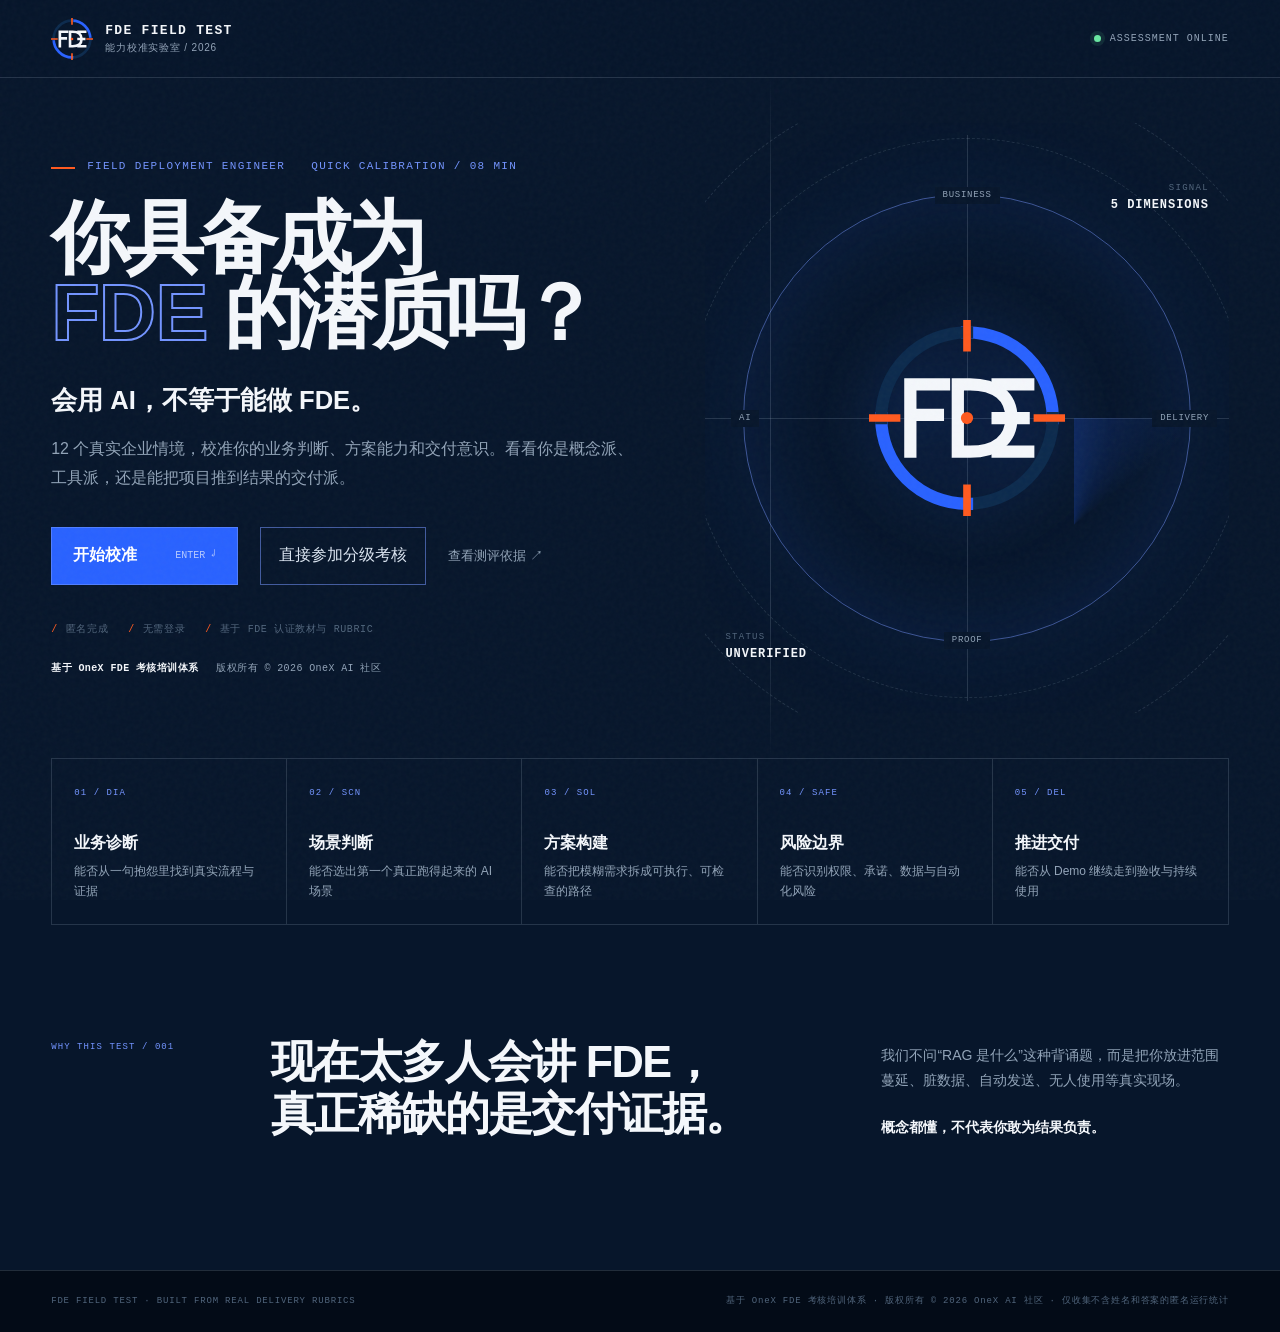
==== commit 7473d470: "Track anonymous FDE conversion events" ====
--- a/index.html
+++ b/index.html
@@ -326,7 +326,7 @@
 
     <footer>
       <span>FDE FIELD TEST · BUILT FROM REAL DELIVERY RUBRICS</span>
-      <span>基于 OneX FDE 考核培训体系 · 版权所有 © 2026 OneX AI 社区</span>
+      <span>基于 OneX FDE 考核培训体系 · 版权所有 © 2026 OneX AI 社区 · 仅收集不含姓名和答案的匿名运行统计</span>
     </footer>
     <script type="module" src="./app.js"></script>
   </body>
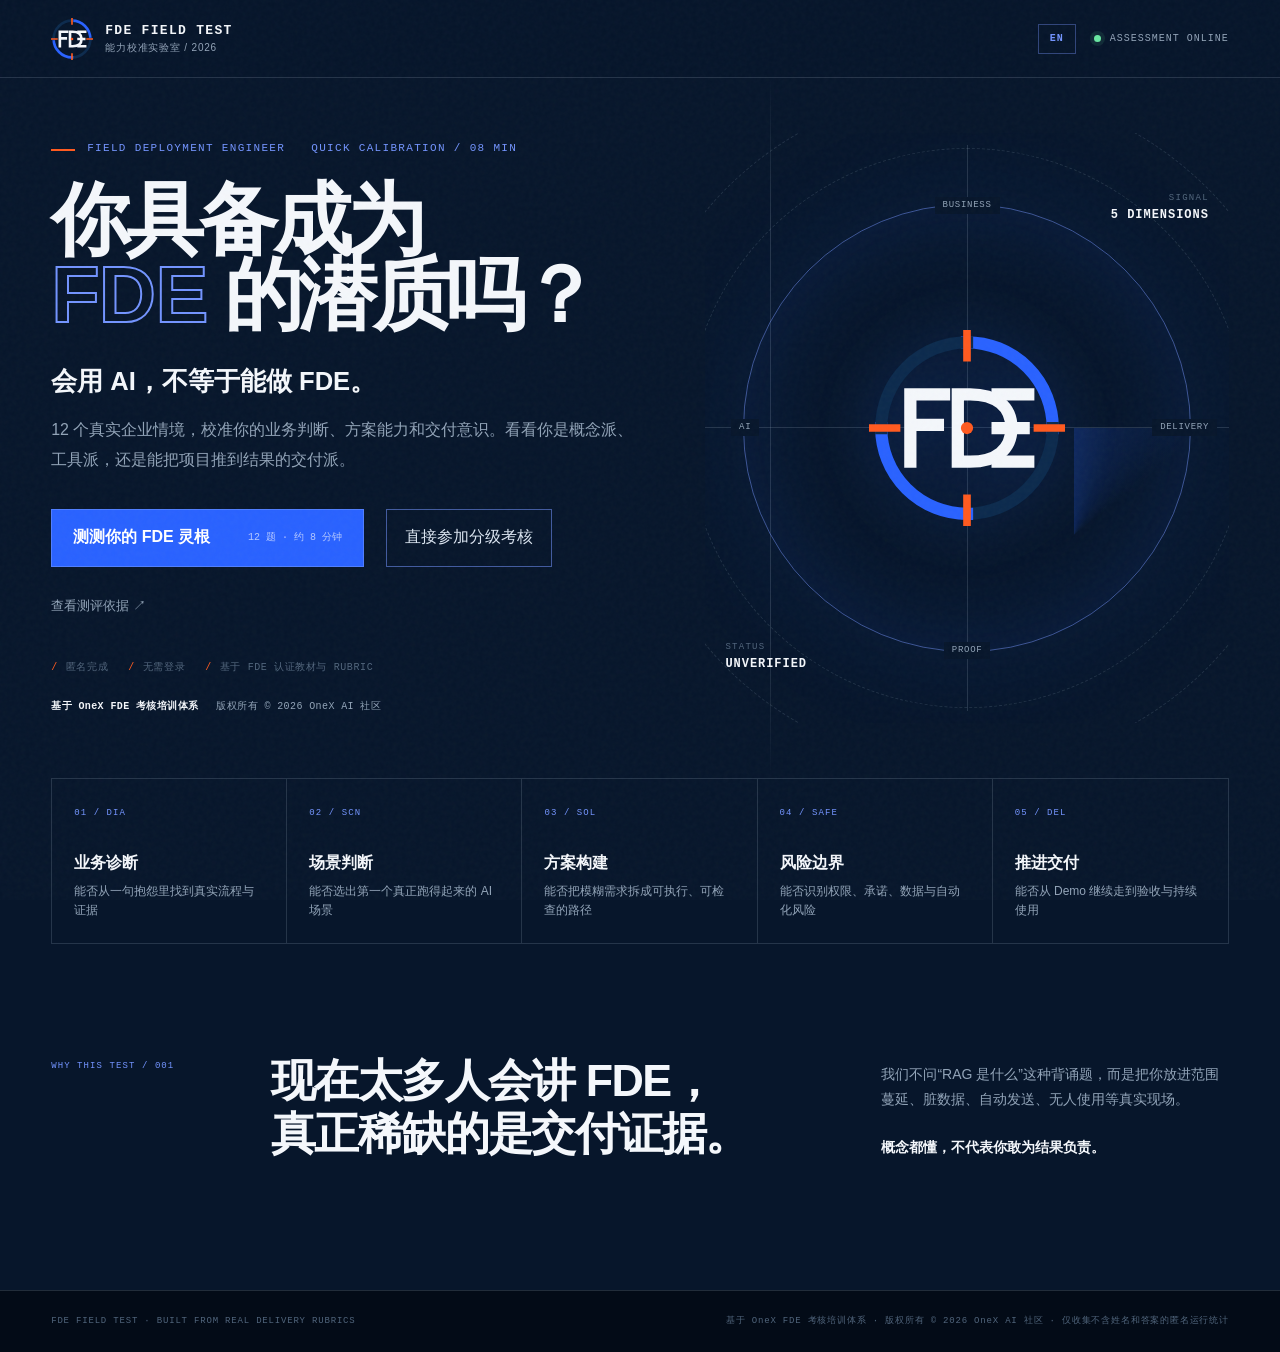
==== commit 3817c982: "Build complete English FDE mirror" ====
--- a/index.html
+++ b/index.html
@@ -20,9 +20,12 @@
           <small>能力校准实验室 / 2026</small>
         </span>
       </a>
-      <div class="header-status" aria-label="测评状态">
-        <span class="status-light"></span>
-        <span>ASSESSMENT ONLINE</span>
+      <div class="header-tools">
+        <a class="locale-switch" data-locale-switch href="./en/" lang="en" hreflang="en">EN</a>
+        <div class="header-status" aria-label="测评状态">
+          <span class="status-light"></span>
+          <span>ASSESSMENT ONLINE</span>
+        </div>
       </div>
     </header>
 
@@ -38,8 +41,8 @@
             </p>
             <div class="hero-actions">
               <button class="primary-cta" type="button" data-action="start">
-                <span>开始校准</span>
-                <span class="button-code">ENTER ↵</span>
+                <span>测测你的 FDE 灵根</span>
+                <span class="button-code">12 题 · 约 8 分钟</span>
               </button>
               <button class="secondary-button hero-exam-entry" type="button" data-action="levels">直接参加分级考核</button>
               <button class="text-button" type="button" data-action="show-method">查看测评依据 <span>↗</span></button>
--- a/styles.css
+++ b/styles.css
@@ -32,6 +32,9 @@
 .brand-lockup { display: grid; gap: 3px; }
 .brand-lockup strong { font-family: var(--mono); letter-spacing: .1em; font-size: 13px; }
 .brand-lockup small { color: var(--steel); font-size: 10px; letter-spacing: .08em; }
+.header-tools { display: flex; align-items: center; gap: 18px; }
+.locale-switch { min-width: 38px; height: 30px; padding: 0 9px; display: inline-grid; place-items: center; border: 1px solid rgba(115, 148, 255, .38); color: var(--cobalt-soft); text-decoration: none; font: 700 10px/1 var(--mono); letter-spacing: .1em; transition: color .18s ease, border-color .18s ease, background .18s ease; }
+.locale-switch:hover { color: var(--white); border-color: var(--cobalt-soft); background: rgba(41, 98, 255, .13); }
 .header-status { display: flex; align-items: center; gap: 9px; color: var(--steel); font: 10px/1 var(--mono); letter-spacing: .1em; }
 .status-light { width: 7px; height: 7px; border-radius: 50%; background: #69e7a2; box-shadow: 0 0 0 4px rgba(105, 231, 162, .1); }
 
@@ -196,6 +199,7 @@
   .site-header { min-height: 66px; }
   .brand img { width: 34px; height: 34px; }
   .brand-lockup small, .header-status span:last-child { display: none; }
+  .header-tools { gap: 12px; }
   .hero-grid { min-height: auto; grid-template-columns: 1fr; gap: 0; }
   .hero-copy { padding: 58px 0 20px; }
   .eyebrow { align-items: flex-start; flex-direction: column; gap: 9px; }
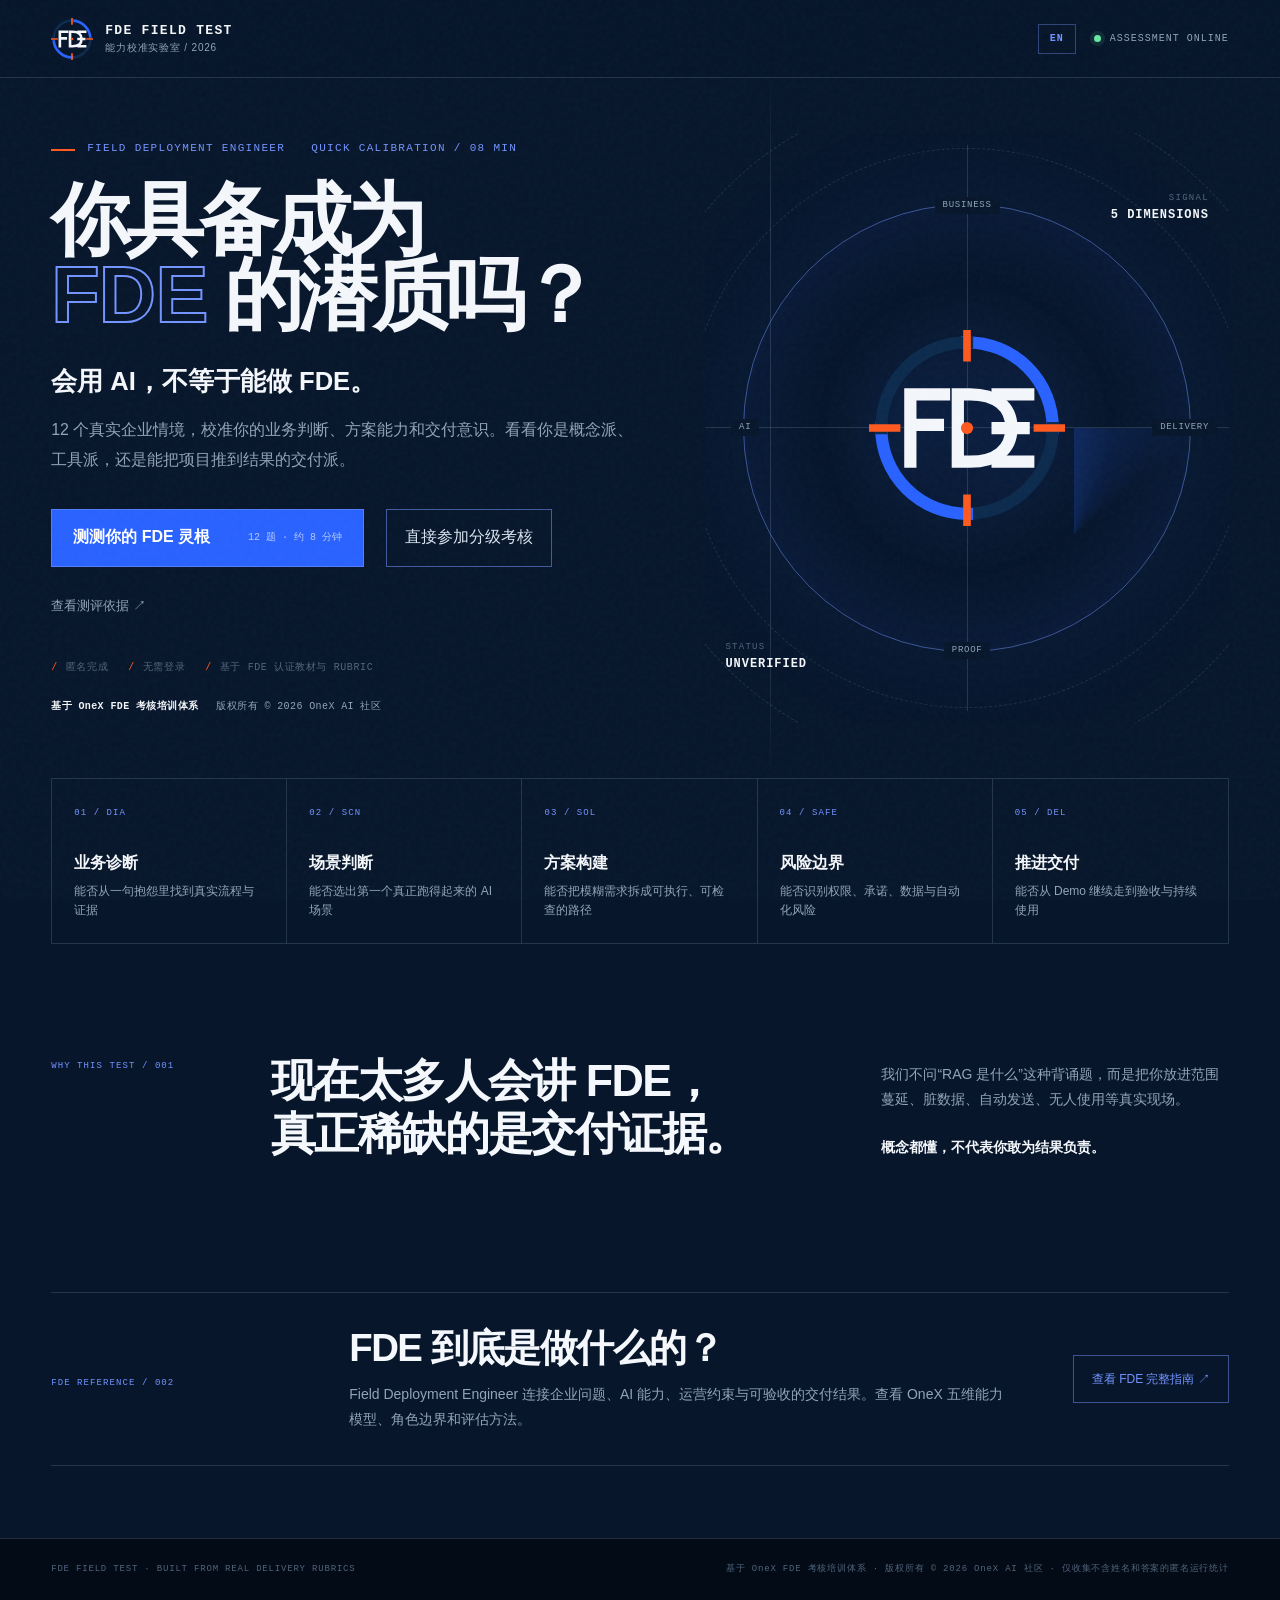
==== commit d9dc5e8b: "Publish bilingual FDE authority pages" ====
--- a/index.html
+++ b/index.html
@@ -4,11 +4,28 @@
     <meta charset="utf-8" />
     <meta name="viewport" content="width=device-width, initial-scale=1" />
     <meta name="theme-color" content="#07162b" />
-    <meta name="description" content="基于 OneX FDE 考核培训体系：12 道潜质校准题，初级、中级、高级共 200 道分级考核题。" />
-    <title>你具备成为 FDE 的潜质吗？｜FDE Field Test</title>
+    <title>FDE 水平测试｜你具备 Field Deployment Engineer 潜质吗？</title>
+    <meta name="description" content="OneX FDE 公开水平测试：12 道企业情境题测 FDE 潜质，并通过初级 100 题、中级 60 题、高级 40 题严格检验 AI 企业交付能力。" />
+    <link rel="canonical" href="https://fde.onex.plus/" />
+    <link rel="alternate" hreflang="zh-CN" href="https://fde.onex.plus/" />
+    <link rel="alternate" hreflang="en" href="https://fde.onex.plus/en/" />
+    <link rel="alternate" hreflang="x-default" href="https://fde.onex.plus/" />
+    <meta property="og:type" content="website" />
+    <meta property="og:locale" content="zh_CN" />
+    <meta property="og:title" content="你具备成为 FDE 的潜质吗？" />
+    <meta property="og:description" content="12 道企业情境题测 FDE 灵根，再用 200 道三级挑战验证你的企业 AI 交付判断。" />
+    <meta property="og:url" content="https://fde.onex.plus/" />
+    <meta property="og:image" content="https://fde.onex.plus/assets/og-fde-zh.png" />
+    <meta property="og:image:width" content="1200" />
+    <meta property="og:image:height" content="630" />
+    <meta name="twitter:card" content="summary_large_image" />
+    <meta name="twitter:title" content="FDE 水平测试｜测测你的 FDE 灵根" />
+    <meta name="twitter:description" content="会用 AI，不等于能做 FDE。先做 12 道情境题，再按初、中、高三级严格挑战。" />
+    <meta name="twitter:image" content="https://fde.onex.plus/assets/og-fde-zh.png" />
     <link rel="icon" href="./logo.svg" type="image/svg+xml" />
     <link rel="stylesheet" href="./styles.css" />
     <link rel="stylesheet" href="./exam.css" />
+    <script type="application/ld+json">{"@context":"https://schema.org","@graph":[{"@type":"Organization","@id":"https://fde.onex.plus/#organization","name":"OneX AI 社区","url":"https://fde.onex.plus/","logo":{"@type":"ImageObject","url":"https://fde.onex.plus/logo.svg"}},{"@type":"WebSite","@id":"https://fde.onex.plus/#website","name":"FDE Field Test","alternateName":"OneX FDE 水平测试","url":"https://fde.onex.plus/","inLanguage":["zh-CN","en"],"publisher":{"@id":"https://fde.onex.plus/#organization"},"description":"基于 OneX FDE 考核培训体系的公开 Field Deployment Engineer 能力挑战。"}]}</script>
   </head>
   <body>
     <div class="noise" aria-hidden="true"></div>
@@ -87,6 +104,11 @@
             <p>我们不问“RAG 是什么”这种背诵题，而是把你放进范围蔓延、脏数据、自动发送、无人使用等真实现场。</p>
             <p class="sharp">概念都懂，不代表你敢为结果负责。</p>
           </div>
+        </section>
+        <section class="fde-reference-preview" aria-labelledby="fde-reference-title">
+          <p class="section-code">FDE REFERENCE / 002</p>
+          <div><h2 id="fde-reference-title">FDE 到底是做什么的？</h2><p>Field Deployment Engineer 连接企业问题、AI 能力、运营约束与可验收的交付结果。查看 OneX 五维能力模型、角色边界和评估方法。</p></div>
+          <a href="./fde-guide/">查看 FDE 完整指南 ↗</a>
         </section>
       </section>
 
@@ -126,7 +148,7 @@
           <div>
             <p class="eyebrow"><span>CALIBRATION COMPLETE</span><span>QUICK ASSESSMENT</span></p>
             <p class="evidence-badge"><span></span>潜质判断 · 尚未验证</p>
-            <h1 id="result-level">场景解题者</h1>
+            <h2 id="result-level">场景解题者</h2>
             <p id="result-verdict" class="result-verdict"></p>
           </div>
           <div class="score-dial" aria-label="FDE 潜质指数">
@@ -171,7 +193,7 @@
         </div>
         <div class="level-intro">
           <p class="eyebrow"><span>FDE PROGRESSION</span><span>NO LEVEL SKIPPING</span></p>
-          <h1 id="level-title">高级不是选的。<br />是一关关考出来的。</h1>
+          <h2 id="level-title">高级不是选的。<br />是一关关考出来的。</h2>
           <p>所有人从初级开始。完整挑战总分达到 85，且每个模块不低于 70，才能解锁下一级。</p>
         </div>
         <div id="progression-path" class="progression-path" aria-label="FDE 三级晋级路径">
@@ -222,7 +244,7 @@
         <div class="mode-layout">
           <div class="mode-brief">
             <p id="mode-level-code" class="eyebrow"><span>L1 / FOUNDATION</span><span>MODE SELECT</span></p>
-            <h1 id="mode-title">初级 · 理论基础</h1>
+            <h2 id="mode-title">初级 · 理论基础</h2>
             <p id="mode-description">验证进入企业 AI 交付现场所需的基础认知、方法与边界意识。</p>
             <p class="mode-rule-copy">晋级标准：完整挑战总分 ≥ 85，且每个模块 ≥ 70。</p>
             <div id="mode-modules" class="mode-modules" aria-label="考核模块"></div>
@@ -269,7 +291,7 @@
               <div class="exam-question-meta"><span id="exam-question-number">QUESTION 001</span><span id="exam-question-type">单选题</span></div>
               <p id="exam-question-guidance" class="exam-question-guidance" role="note" hidden>请选择全部正确答案，少选、多选、错选均不得分。</p>
               <p id="exam-question-context" class="exam-context"></p>
-              <h1 id="exam-question-title">题目加载中</h1>
+              <h2 id="exam-question-title">题目加载中</h2>
               <fieldset id="exam-options" class="exam-options"><legend class="sr-only">请选择答案</legend></fieldset>
               <p id="exam-save-status" class="exam-save-status" role="status">答案自动保存在当前浏览器</p>
             </article>
@@ -290,7 +312,7 @@
           <div>
             <p id="exam-result-code" class="eyebrow"><span>L1 / FOUNDATION</span><span>ASSESSMENT COMPLETE</span></p>
             <span id="exam-result-status" class="exam-result-status">初级理论达标</span>
-            <h1 id="exam-result-title">你的现场判断，已经留下证据。</h1>
+            <h2 id="exam-result-title">你的现场判断，已经留下证据。</h2>
             <p class="certification-boundary">本结果仅代表本次线上理论或情境题表现，不等于完整 FDE 能力认证。</p>
           </div>
           <div class="exam-score-block"><strong id="exam-result-score">00</strong><span>/ 100</span><small id="exam-result-mode">随机模拟</small></div>
--- a/styles.css
+++ b/styles.css
@@ -47,7 +47,7 @@
 .eyebrow { margin: 0 0 28px; display: flex; align-items: center; gap: 26px; color: var(--cobalt-soft); font: 11px/1.2 var(--mono); letter-spacing: .12em; }
 .eyebrow span:first-child { padding-left: 36px; position: relative; }
 .eyebrow span:first-child::before { content: ""; position: absolute; left: 0; top: 50%; width: 24px; height: 2px; background: var(--orange); }
-.hero-copy h1, .result-head h1, .pro-view > h1 { margin: 0; font-size: clamp(54px, 6.2vw, 104px); line-height: .94; letter-spacing: -.065em; font-weight: 780; }
+.hero-copy h1, .result-head h2, .pro-view > h1 { margin: 0; font-size: clamp(54px, 6.2vw, 104px); line-height: .94; letter-spacing: -.065em; font-weight: 780; }
 .hero-copy h1 em { color: transparent; -webkit-text-stroke: 2px var(--cobalt-soft); font-style: normal; letter-spacing: -.01em; }
 .hero-deck { margin: 32px 0 0; color: var(--white); font-size: clamp(20px, 2vw, 30px); font-weight: 700; }
 .hero-intro { max-width: 660px; margin: 16px 0 0; color: var(--steel); font-size: 16px; line-height: 1.85; }
@@ -92,6 +92,10 @@
 .truth-copy { padding-top: 8px; }
 .truth-copy p { margin: 0; color: var(--steel); line-height: 1.8; font-size: 14px; }
 .truth-copy .sharp { margin-top: 22px; color: var(--white); font-weight: 700; }
+.fde-reference-preview { margin-top: 74px; padding: 34px 0; display: grid; grid-template-columns: .55fr 1.55fr auto; align-items: center; gap: clamp(24px,5vw,72px); border-top: 1px solid var(--line); border-bottom: 1px solid var(--line); }
+.fde-reference-preview h2 { margin: 0; font-size: clamp(28px,3vw,46px); line-height: 1.08; letter-spacing: -.04em; }
+.fde-reference-preview p:not(.section-code) { max-width: 720px; margin: 14px 0 0; color: var(--steel); font-size: 14px; line-height: 1.75; }
+.fde-reference-preview a { min-height: 48px; padding: 0 18px; display: inline-flex; align-items: center; border: 1px solid rgba(115,148,255,.48); color: var(--cobalt-soft); text-decoration: none; font-size: 12px; white-space: nowrap; }
 
 .quiz-view { min-height: calc(100vh - 78px); padding: 40px clamp(20px, 5vw, 84px) 80px; }
 .quiz-topbar { display: flex; justify-content: space-between; align-items: center; }
@@ -124,7 +128,7 @@
 .result-head { display: grid; grid-template-columns: 1fr auto; gap: 50px; align-items: center; padding-bottom: 54px; border-bottom: 1px solid rgba(10,24,42,.18); }
 .evidence-badge { width: fit-content; margin: 0 0 22px; padding: 7px 11px; display: flex; align-items: center; gap: 8px; border: 1px solid rgba(10,24,42,.22); color: #3c526d; font: 10px/1 var(--mono); letter-spacing: .08em; }
 .evidence-badge span { width: 7px; height: 7px; border-radius: 50%; background: var(--orange); }
-.result-head h1 { max-width: 820px; font-size: clamp(52px, 7vw, 96px); }
+.result-head h2 { max-width: 820px; font-size: clamp(52px, 7vw, 96px); }
 .result-verdict { max-width: 720px; margin: 20px 0 0; color: #4b617a; font-size: 17px; line-height: 1.7; }
 .score-dial { width: min(28vw, 300px); aspect-ratio: 1; position: relative; }
 .score-dial svg { width: 100%; height: 100%; transform: rotate(-90deg); }
@@ -231,7 +235,8 @@
   .keyboard-hint { display: none; }
   .result-view { padding-top: 46px; }
   .result-head { grid-template-columns: 1fr; }
-  .result-head h1 { font-size: 54px; }
+  .result-head h2 { font-size: 54px; }
+  .fde-reference-preview { grid-template-columns: 1fr; }
   .score-dial { width: min(72vw, 280px); justify-self: center; }
   .radar-card { padding: 14px; overflow: hidden; }
   .dimension-scores { grid-template-columns: repeat(5, minmax(58px,1fr)); overflow-x: auto; }
--- a/exam.css
+++ b/exam.css
@@ -26,7 +26,7 @@
 .exam-page-head { display: flex; align-items: flex-start; justify-content: space-between; gap: 30px; }
 .level-intro { padding: 82px 0 52px; display: grid; grid-template-columns: 1fr .48fr; gap: 40px; align-items: end; }
 .level-intro .eyebrow { grid-column: 1 / -1; margin-bottom: 0; }
-.level-intro h1 { margin: 0; max-width: 880px; font-size: clamp(52px, 6.2vw, 96px); line-height: .94; letter-spacing: -.065em; }
+.level-intro h2 { margin: 0; max-width: 880px; font-size: clamp(52px, 6.2vw, 96px); line-height: .94; letter-spacing: -.065em; }
 .level-intro > p:last-child { margin: 0 0 7px; color: var(--steel); font-size: 15px; line-height: 1.8; }
 
 .progression-path { margin: 0 0 18px; padding: 15px 18px; border: 1px solid var(--line); display: grid; grid-template-columns: 1fr auto 1fr auto 1fr; align-items: center; gap: 14px; background: rgba(3,11,23,.72); }
@@ -79,7 +79,7 @@
 .certification-boundary { max-width: 960px; margin: 34px 0 0; padding-left: 18px; border-left: 3px solid var(--orange); color: var(--steel); font-size: 12px; line-height: 1.75; }
 
 .mode-layout { min-height: 650px; padding-top: 86px; display: grid; grid-template-columns: minmax(0, .78fr) minmax(520px, 1.22fr); gap: clamp(48px, 8vw, 120px); }
-.mode-brief h1 { margin: 0; max-width: 620px; font-size: clamp(48px, 5vw, 82px); line-height: .98; letter-spacing: -.06em; }
+.mode-brief h2 { margin: 0; max-width: 620px; font-size: clamp(48px, 5vw, 82px); line-height: .98; letter-spacing: -.06em; }
 .mode-brief > p:not(.eyebrow) { max-width: 580px; margin: 25px 0 0; color: var(--steel); line-height: 1.8; }
 .mode-brief .mode-rule-copy { padding-left: 14px; border-left: 3px solid var(--orange); color: #ffc3ad; font-size: 12px; font-weight: 700; }
 .mode-modules { margin-top: 42px; border-top: 1px solid var(--line); }
@@ -139,7 +139,7 @@
 .exam-question-guidance { margin: 18px 0 0; padding: 12px 14px; border-left: 3px solid var(--orange); background: rgba(255,90,31,.08); color: #ffc3ad; font-size: 12px; font-weight: 700; line-height: 1.65; }
 .exam-context { max-width: 820px; margin: 28px 0 0; padding: 18px 20px; border-left: 3px solid var(--cobalt); background: rgba(41,98,255,.08); color: #b8c7d9; font-size: 14px; line-height: 1.75; }
 .exam-context:empty { display: none; }
-.exam-question-card h1 { max-width: 880px; margin: 24px 0 34px; font-size: clamp(28px, 3.2vw, 48px); line-height: 1.18; letter-spacing: -.04em; }
+.exam-question-card h2 { max-width: 880px; margin: 24px 0 34px; font-size: clamp(28px, 3.2vw, 48px); line-height: 1.18; letter-spacing: -.04em; }
 .exam-options { margin: 0; padding: 0; border: 0; display: grid; grid-template-columns: 1fr 1fr; gap: 10px; }
 .exam-option { min-height: 92px; padding: 16px; border: 1px solid var(--line); display: flex; align-items: center; gap: 14px; background: rgba(3,11,23,.42); cursor: pointer; }
 .exam-option:hover { border-color: var(--cobalt-soft); }
@@ -167,7 +167,7 @@
 .exam-result-top { display: grid; grid-template-columns: 1fr auto; gap: 50px; align-items: end; }
 .exam-result-top .eyebrow { color: #3155be; }
 .exam-result-status { display: inline-block; padding: 8px 11px; background: #07162b; color: #fff; font: 9px/1 var(--mono); letter-spacing: .08em; }
-.exam-result-top h1 { max-width: 820px; margin: 20px 0 0; font-size: clamp(42px, 5.4vw, 78px); line-height: .98; letter-spacing: -.06em; }
+.exam-result-top h2 { max-width: 820px; margin: 20px 0 0; font-size: clamp(42px, 5.4vw, 78px); line-height: .98; letter-spacing: -.06em; }
 .exam-result-top .certification-boundary { color: #51657c; }
 .exam-score-block { min-width: 310px; text-align: right; }
 .exam-score-block strong { font: 750 clamp(110px, 14vw, 210px)/.75 var(--mono); letter-spacing: -.12em; color: #07162b; }
@@ -256,12 +256,12 @@
   .exam-page-head { align-items: flex-start; }
   .exam-page-head .onex-credit { max-width: 190px; }
   .level-intro { padding-top: 60px; }
-  .level-intro h1 { font-size: 52px; }
+  .level-intro h2 { font-size: 52px; }
   .level-card { padding: 18px; }
   .level-card > p { min-height: auto; }
   .level-number { font-size: 68px; }
   .mode-layout { padding-top: 60px; gap: 42px; }
-  .mode-brief h1 { font-size: 50px; }
+  .mode-brief h2 { font-size: 50px; }
   .mode-options { grid-template-columns: 1fr; }
   .mode-options > article { min-height: 330px; }
   .mode-options article h2 { margin-top: 52px; }
@@ -281,7 +281,7 @@
   .exam-toolbar > div { justify-content: flex-end; flex-direction: column; align-items: flex-end; gap: 5px; }
   .exam-toolbar .onex-credit { display: none; }
   .exam-question-card { min-height: 560px; margin-top: 36px; }
-  .exam-question-card h1 { font-size: 30px; }
+  .exam-question-card h2 { font-size: 30px; }
   .exam-options { grid-template-columns: 1fr; }
   .exam-option { min-height: 74px; }
   .exam-controls { grid-template-columns: 1fr 1fr; }
@@ -289,7 +289,7 @@
   .exam-controls button:last-child { justify-self: stretch; }
   .exam-result-view { padding-top: 46px; }
   .exam-result-top { grid-template-columns: 1fr; }
-  .exam-result-top h1 { font-size: 48px; }
+  .exam-result-top h2 { font-size: 48px; }
   .exam-score-block { min-width: 0; text-align: left; }
   .exam-score-block strong { font-size: 132px; }
   .exam-result-stats { grid-template-columns: 1fr 1fr; }
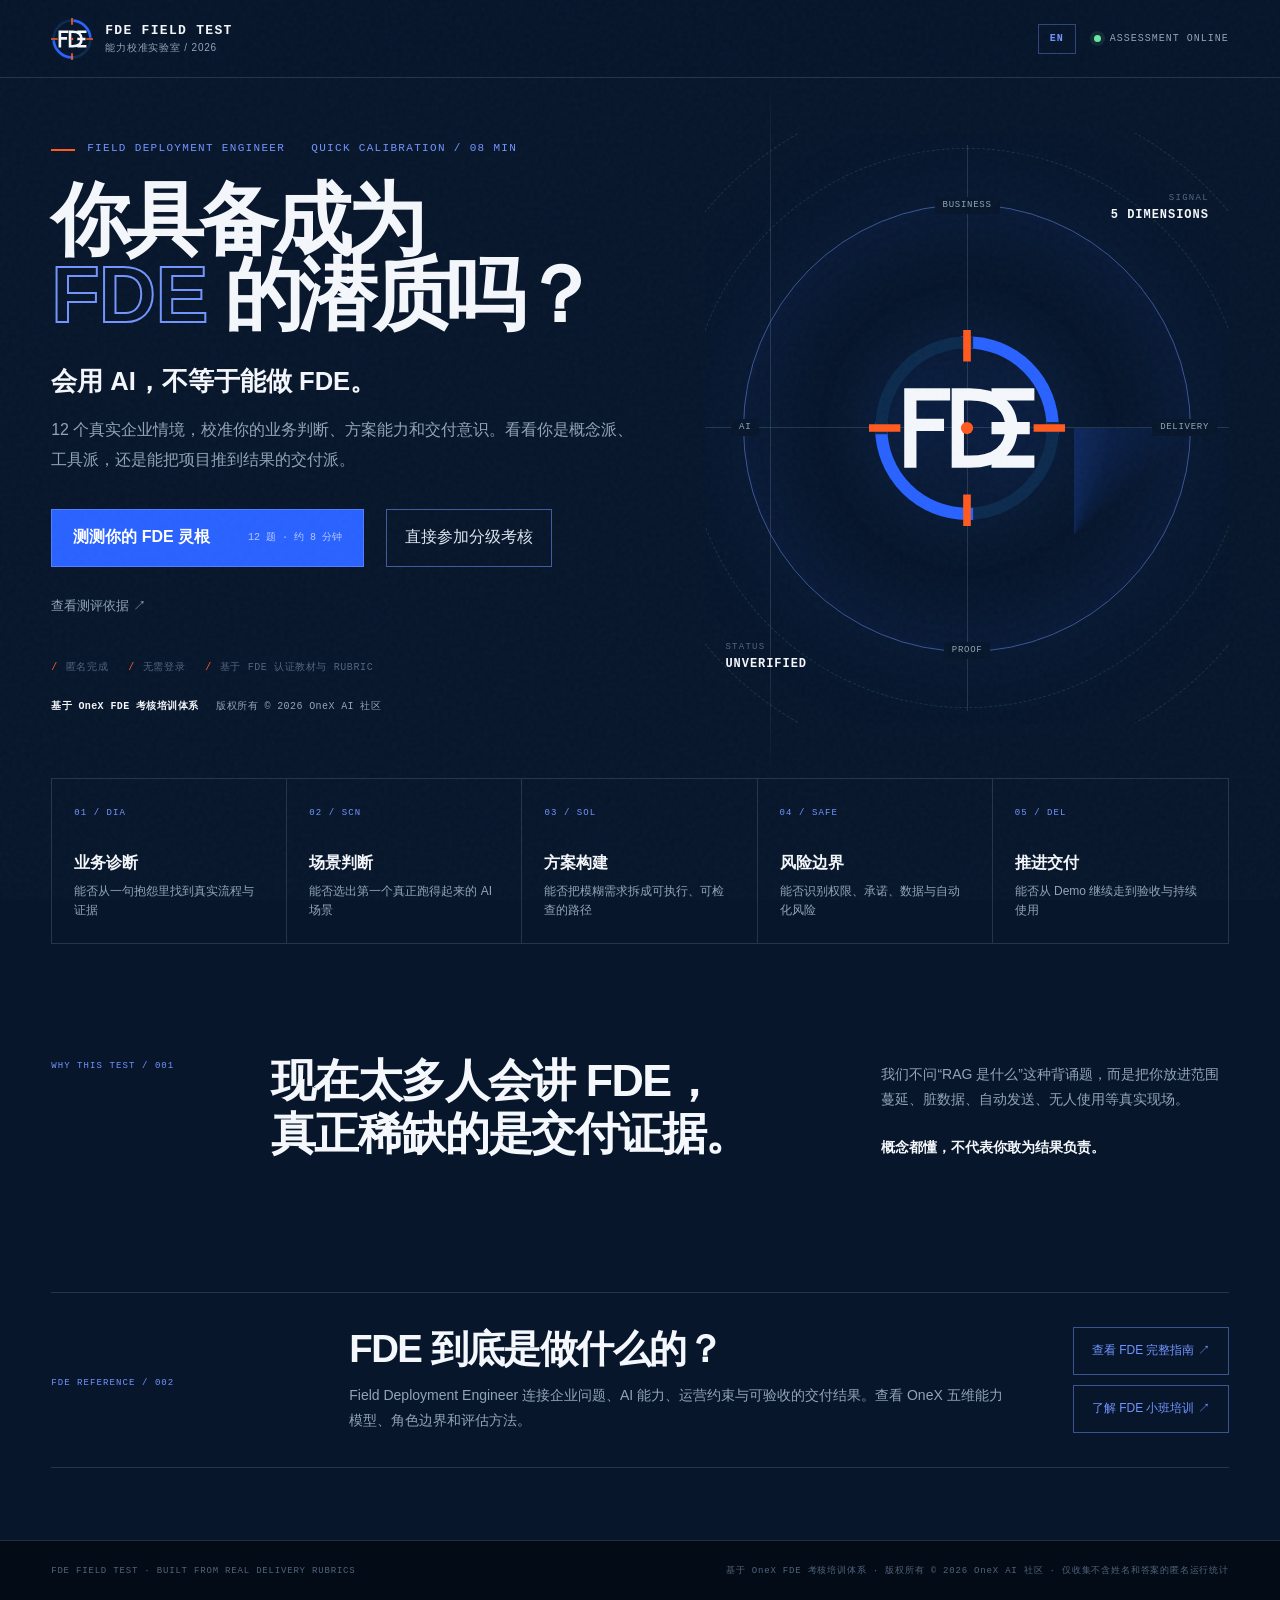
==== commit 4c12912d: "feat: launch FDE small-class training page" ====
--- a/index.html
+++ b/index.html
@@ -108,7 +108,10 @@
         <section class="fde-reference-preview" aria-labelledby="fde-reference-title">
           <p class="section-code">FDE REFERENCE / 002</p>
           <div><h2 id="fde-reference-title">FDE 到底是做什么的？</h2><p>Field Deployment Engineer 连接企业问题、AI 能力、运营约束与可验收的交付结果。查看 OneX 五维能力模型、角色边界和评估方法。</p></div>
-          <a href="./fde-guide/">查看 FDE 完整指南 ↗</a>
+          <div class="fde-reference-actions">
+            <a href="./fde-guide/">查看 FDE 完整指南 ↗</a>
+            <a id="home-training-link" href="./fde-training/?source=direct">了解 FDE 小班培训 ↗</a>
+          </div>
         </section>
       </section>
 
@@ -177,6 +180,7 @@
         <div class="result-actions">
           <button class="primary-cta" type="button" data-action="share">生成并分享我的 FDE 水平卡</button>
           <button class="secondary-button light" type="button" data-action="professional">从初级开始晋级</button>
+          <a id="quick-training-link" class="training-result-link" href="./fde-training/?source=public_test">申请 FDE 小班培训</a>
           <button class="text-button light" type="button" data-action="restart">重新测试</button>
         </div>
         <p class="onex-credit result-credit"><strong>基于 OneX FDE 考核培训体系</strong><span>版权所有 © 2026 OneX AI 社区</span></p>
@@ -194,7 +198,7 @@
         <div class="level-intro">
           <p class="eyebrow"><span>FDE PROGRESSION</span><span>NO LEVEL SKIPPING</span></p>
           <h2 id="level-title">高级不是选的。<br />是一关关考出来的。</h2>
-          <p>所有人从初级开始。完整挑战总分达到 85，且每个模块不低于 70，才能解锁下一级。</p>
+          <p>所有人从初级开始。严格分达到 85、每模块不低于 70、关键题零错且答题可信，才能解锁下一级。</p>
         </div>
         <div id="progression-path" class="progression-path" aria-label="FDE 三级晋级路径">
           <div data-path-level="junior"><span>01</span><strong>初级</strong><small>必经起点</small></div>
@@ -246,7 +250,7 @@
             <p id="mode-level-code" class="eyebrow"><span>L1 / FOUNDATION</span><span>MODE SELECT</span></p>
             <h2 id="mode-title">初级 · 理论基础</h2>
             <p id="mode-description">验证进入企业 AI 交付现场所需的基础认知、方法与边界意识。</p>
-            <p class="mode-rule-copy">晋级标准：完整挑战总分 ≥ 85，且每个模块 ≥ 70。</p>
+            <p class="mode-rule-copy">晋级标准：严格分 ≥ 85、每模块 ≥ 70、关键题零错，且答题可信度有效。</p>
             <div id="mode-modules" class="mode-modules" aria-label="考核模块"></div>
           </div>
           <div class="mode-options">
@@ -287,6 +291,7 @@
               <p class="onex-credit compact"><strong>基于 OneX FDE 考核培训体系</strong><span>版权所有 © 2026 OneX AI 社区</span></p>
             </header>
             <div class="exam-progress"><span id="exam-progress-bar"></span></div>
+            <p class="exam-integrity-notice"><strong>独立作答</strong><span>题序与选项已随机；复制题目或频繁离开页面会降低答题可信度。</span></p>
             <article class="exam-question-card">
               <div class="exam-question-meta"><span id="exam-question-number">QUESTION 001</span><span id="exam-question-type">单选题</span></div>
               <p id="exam-question-guidance" class="exam-question-guidance" role="note" hidden>请选择全部正确答案，少选、多选、错选均不得分。</p>
@@ -315,9 +320,13 @@
             <h2 id="exam-result-title">你的现场判断，已经留下证据。</h2>
             <p class="certification-boundary">本结果仅代表本次线上理论或情境题表现，不等于完整 FDE 能力认证。</p>
           </div>
-          <div class="exam-score-block"><strong id="exam-result-score">00</strong><span>/ 100</span><small id="exam-result-mode">随机模拟</small></div>
+          <div class="exam-score-block"><strong id="exam-result-score">00</strong><span>/ 100</span><em id="exam-ability-label">能力分</em><small id="exam-result-mode">随机模拟</small></div>
         </div>
         <div class="qualification-banner" aria-live="polite"><span>PROGRESSION VERDICT</span><strong id="qualification-status">本级结果</strong><p id="qualification-reason">正在计算晋级条件。</p></div>
+        <div class="exam-evidence-grid">
+          <article><span id="exam-strict-title">严格分</span><strong id="exam-strict-score">00</strong><small>晋级按全部题目严格匹配计分</small></article>
+          <article><span id="exam-confidence-title">答题可信度</span><strong id="exam-confidence-label">待计算</strong><small id="exam-confidence-reason">仅依据本次作答环境信号。</small></article>
+        </div>
         <div class="exam-result-stats">
           <div><span>CORRECT</span><strong id="stat-correct">0</strong><small>完全正确</small></div>
           <div><span>PARTIAL</span><strong id="stat-partial">0</strong><small>部分正确</small></div>
@@ -340,6 +349,7 @@
         <div class="exam-result-actions">
           <button id="next-level-button" type="button" data-exam-action="next-level" hidden>进入下一级</button>
           <button id="share-result-button" type="button" data-exam-action="share-result">生成等级成绩卡</button>
+          <a id="exam-training-link" class="exam-training-link" href="./fde-training/?source=public_test">申请 FDE 小班培训</a>
           <button type="button" data-exam-action="retry">重新挑战本级</button>
           <button type="button" data-exam-action="levels">挑战其他等级</button>
           <button type="button" data-exam-action="home">返回首页</button>
--- a/styles.css
+++ b/styles.css
@@ -95,7 +95,8 @@
 .fde-reference-preview { margin-top: 74px; padding: 34px 0; display: grid; grid-template-columns: .55fr 1.55fr auto; align-items: center; gap: clamp(24px,5vw,72px); border-top: 1px solid var(--line); border-bottom: 1px solid var(--line); }
 .fde-reference-preview h2 { margin: 0; font-size: clamp(28px,3vw,46px); line-height: 1.08; letter-spacing: -.04em; }
 .fde-reference-preview p:not(.section-code) { max-width: 720px; margin: 14px 0 0; color: var(--steel); font-size: 14px; line-height: 1.75; }
-.fde-reference-preview a { min-height: 48px; padding: 0 18px; display: inline-flex; align-items: center; border: 1px solid rgba(115,148,255,.48); color: var(--cobalt-soft); text-decoration: none; font-size: 12px; white-space: nowrap; }
+.fde-reference-actions { display: grid; gap: 10px; }
+.fde-reference-actions a { min-height: 48px; padding: 0 18px; display: inline-flex; align-items: center; border: 1px solid rgba(115,148,255,.48); color: var(--cobalt-soft); text-decoration: none; font-size: 12px; white-space: nowrap; }
 
 .quiz-view { min-height: calc(100vh - 78px); padding: 40px clamp(20px, 5vw, 84px) 80px; }
 .quiz-topbar { display: flex; justify-content: space-between; align-items: center; }
@@ -159,6 +160,8 @@
 .exposure-card p { color: #aebdce; }
 .exposure-card > span { color: #ff8a60; }
 .result-actions { margin-top: 24px; display: flex; flex-wrap: wrap; align-items: center; gap: 12px; }
+.training-result-link { min-height: 48px; padding: 0 18px; display: inline-flex; align-items: center; justify-content: center; border: 1px solid #3155be; color: #3155be; text-decoration: none; font-size: 13px; font-weight: 700; }
+.training-result-link:hover { background: #3155be; color: #f4f7fb; }
 .secondary-button.light { border-color: rgba(10,24,42,.2); color: #3b526c; }
 .text-button.light { color: #536b85; }
 .share-panel { margin-top: 34px; padding-top: 34px; border-top: 1px solid rgba(10,24,42,.16); display: grid; grid-template-columns: minmax(280px,.7fr) minmax(300px,1fr); gap: 44px; align-items: center; }
--- a/exam.css
+++ b/exam.css
@@ -132,7 +132,9 @@
 .exam-toolbar > div { display: flex; justify-content: center; gap: 24px; color: var(--steel); font: 9px/1 var(--mono); letter-spacing: .09em; }
 .exam-progress { height: 3px; background: rgba(146,164,184,.13); }
 .exam-progress span { display: block; width: 1%; height: 100%; background: var(--orange); transition: width .2s ease; }
-.exam-question-card { width: min(920px, 100%); min-height: 590px; margin: 58px auto 0; }
+.exam-integrity-notice { width: min(920px, 100%); margin: 24px auto 0; padding: 12px 14px; display: flex; gap: 12px; border: 1px solid rgba(93,140,255,.25); background: rgba(41,98,255,.07); color: var(--steel); font-size: 11px; line-height: 1.6; }
+.exam-integrity-notice strong { flex: 0 0 auto; color: var(--cobalt-soft); font: 9px/1.8 var(--mono); letter-spacing: .08em; text-transform: uppercase; }
+.exam-question-card { width: min(920px, 100%); min-height: 590px; margin: 36px auto 0; }
 .exam-question-meta { display: flex; gap: 18px; color: var(--cobalt-soft); font: 9px/1 var(--mono); letter-spacing: .11em; }
 .exam-question-meta span:last-child { color: var(--orange); }
 .exam-question-meta #exam-question-type.is-multiple { padding: 7px 9px; margin: -7px -9px; background: var(--orange); color: #fff; font-weight: 800; }
@@ -172,12 +174,18 @@
 .exam-score-block { min-width: 310px; text-align: right; }
 .exam-score-block strong { font: 750 clamp(110px, 14vw, 210px)/.75 var(--mono); letter-spacing: -.12em; color: #07162b; }
 .exam-score-block > span { color: #3155be; font: 12px/1 var(--mono); }
+.exam-score-block em { display: block; margin-top: 16px; color: #3155be; font: 700 10px/1 var(--mono); font-style: normal; letter-spacing: .12em; text-transform: uppercase; }
 .exam-score-block small { display: block; margin-top: 20px; color: #51657c; font: 9px/1 var(--mono); letter-spacing: .1em; }
-.exam-result-stats { margin-top: 62px; display: grid; grid-template-columns: repeat(4, 1fr); border: 1px solid rgba(10,24,42,.15); }
+.exam-result-stats { margin-top: 18px; display: grid; grid-template-columns: repeat(4, 1fr); border: 1px solid rgba(10,24,42,.15); }
 .qualification-banner { margin-top: 26px; padding: 20px 22px; border: 1px solid rgba(41,98,255,.24); border-left: 5px solid #2962ff; background: rgba(255,255,255,.66); display: grid; grid-template-columns: auto 1fr; gap: 8px 22px; align-items: baseline; }
 .qualification-banner > span { grid-row: 1 / 3; color: #3155be; font: 8px/1.3 var(--mono); letter-spacing: .1em; }
 .qualification-banner strong { font-size: 22px; }
 .qualification-banner p { margin: 0; color: #51657c; font-size: 13px; line-height: 1.6; }
+.exam-evidence-grid { margin-top: 18px; display: grid; grid-template-columns: minmax(220px, .42fr) minmax(320px, .58fr); gap: 18px; }
+.exam-evidence-grid article { min-height: 126px; padding: 20px 22px; border: 1px solid rgba(10,24,42,.15); background: rgba(255,255,255,.66); }
+.exam-evidence-grid span { color: #3155be; font: 8px/1 var(--mono); letter-spacing: .11em; text-transform: uppercase; }
+.exam-evidence-grid strong { display: block; margin-top: 18px; font: 700 30px/1.1 var(--mono); }
+.exam-evidence-grid small { display: block; margin-top: 10px; color: #697c90; font-size: 11px; line-height: 1.55; }
 .exam-result-stats > div { min-height: 126px; padding: 18px; border-right: 1px solid rgba(10,24,42,.15); }
 .exam-result-stats > div:last-child { border-right: 0; }
 .exam-result-stats span { color: #3155be; font: 8px/1 var(--mono); letter-spacing: .1em; }
@@ -216,6 +224,8 @@
 .exam-result-actions button { color: #0a182a; border-color: rgba(10,24,42,.2); }
 .exam-result-actions button:first-child { background: #2962ff; color: white; border-color: #2962ff; }
 .exam-result-actions button[hidden] { display: none; }
+.exam-training-link { min-height: 48px; padding: 0 18px; display: inline-flex; align-items: center; justify-content: center; border: 1px solid #2962ff; color: #254fc3; text-decoration: none; font-size: 12px; font-weight: 700; }
+.exam-training-link:hover { background: #2962ff; color: #f4f7fb; }
 .final-share-identity { margin-top: 24px; padding: 24px; border: 1px solid rgba(41,98,255,.22); border-left: 5px solid #ff5a1f; background: linear-gradient(120deg, rgba(255,255,255,.9), rgba(229,237,255,.78)); display: grid; grid-template-columns: minmax(260px,1fr) minmax(280px,.8fr); gap: 18px 34px; align-items: end; }
 .final-share-identity[hidden] { display: none; }
 .final-share-identity > div > span { color: #3155be; font: 9px/1 var(--mono); letter-spacing: .1em; }
@@ -280,6 +290,7 @@
   .exam-toolbar { min-height: 62px; grid-template-columns: auto 1fr; gap: 16px; }
   .exam-toolbar > div { justify-content: flex-end; flex-direction: column; align-items: flex-end; gap: 5px; }
   .exam-toolbar .onex-credit { display: none; }
+  .exam-integrity-notice { align-items: flex-start; flex-direction: column; }
   .exam-question-card { min-height: 560px; margin-top: 36px; }
   .exam-question-card h2 { font-size: 30px; }
   .exam-options { grid-template-columns: 1fr; }
@@ -292,6 +303,7 @@
   .exam-result-top h2 { font-size: 48px; }
   .exam-score-block { min-width: 0; text-align: left; }
   .exam-score-block strong { font-size: 132px; }
+  .exam-evidence-grid { grid-template-columns: 1fr; }
   .exam-result-stats { grid-template-columns: 1fr 1fr; }
   .exam-result-stats > div:nth-child(2) { border-right: 0; }
   .exam-result-stats > div:nth-child(-n+2) { border-bottom: 1px solid rgba(10,24,42,.15); }
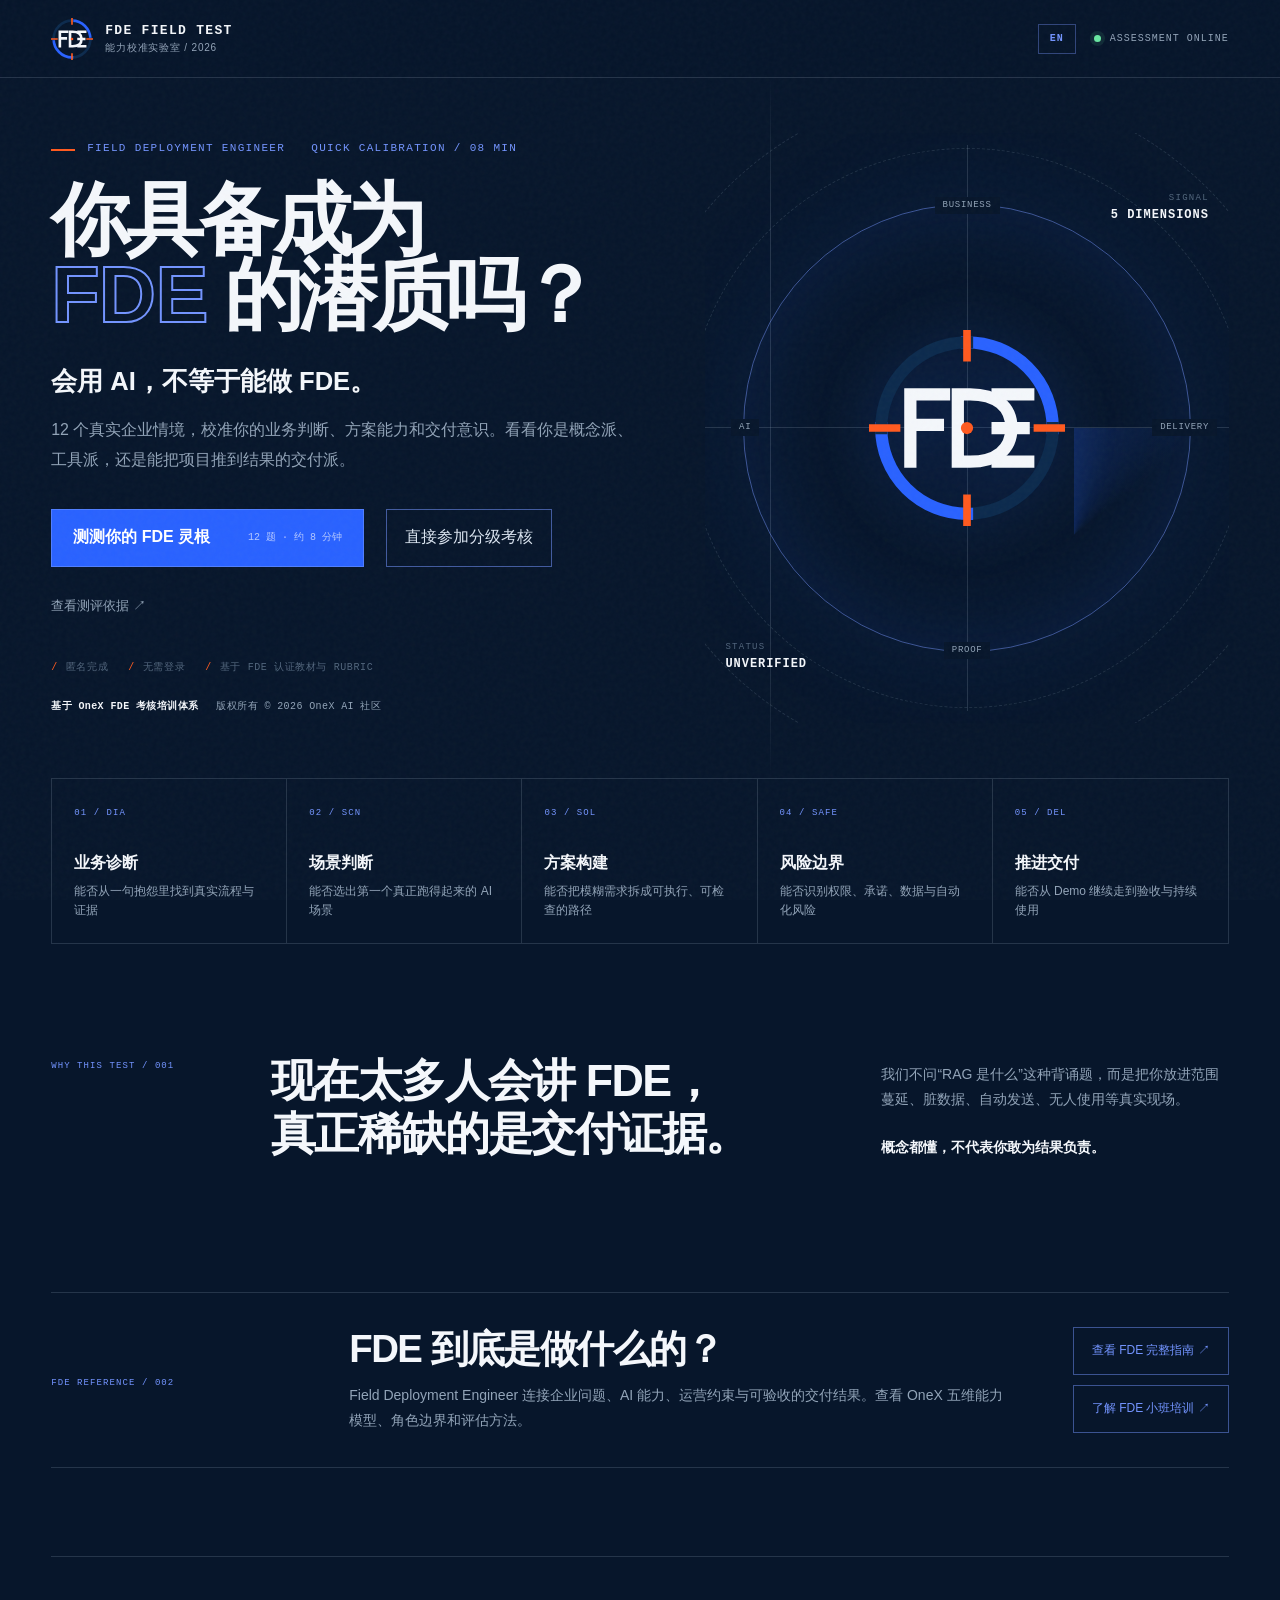
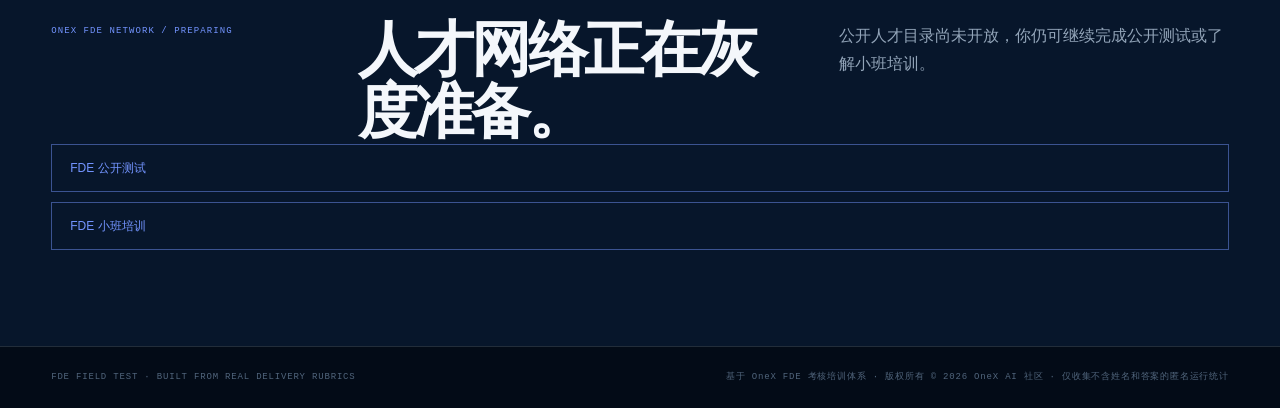
==== commit d494ba78: "fix: harden public FDE talent access" ====
--- a/index.html
+++ b/index.html
@@ -113,6 +113,23 @@
             <a id="home-training-link" href="./fde-training/?source=direct">了解 FDE 小班培训 ↗</a>
           </div>
         </section>
+        <section id="network-entry" class="network-entry" aria-labelledby="network-entry-title" hidden>
+          <div class="network-entry-head">
+            <p class="section-code">ONEX FDE NETWORK / 003</p>
+            <h2 id="network-entry-title">从能力判断，走向真实连接。</h2>
+            <p>选择与你当前角色最接近的入口。测试、培训、人才入库、正式认证与项目交付证据分别记录。</p>
+          </div>
+          <div class="network-entry-grid">
+            <a href="./become-fde/"><span>01 / LEARN</span><h3>我想成为 FDE</h3><p>了解公开挑战、小班训练、人才入库与正式认证的完整路径。</p><strong>查看成长路径 →</strong></a>
+            <a href="./talent/apply/"><span>02 / JOIN</span><h3>我是 FDE</h3><p>申请进入 OneX 人才网络，提交经过授权与脱敏的能力和交付资料。</p><strong>了解入库方式 →</strong></a>
+            <a href="./enterprise/"><span>03 / MATCH</span><h3>我需要 FDE</h3><p>查看公开人才目录，按业务场景、城市和可用状态寻找候选人。</p><strong>进入企业入口 →</strong></a>
+          </div>
+          <p class="network-boundary"><strong>人才库成员不等于 OneX 认证 FDE。</strong> 未完成正式认证的成员不会获得平台认证徽章；公开测试成绩也不会自动转为入库或认证结果。</p>
+        </section>
+        <section id="network-unavailable" class="network-entry network-unavailable" aria-labelledby="network-unavailable-title" hidden>
+          <div class="network-entry-head"><p class="section-code">ONEX FDE NETWORK / PREPARING</p><h2 id="network-unavailable-title">人才网络正在灰度准备。</h2><p>公开人才目录尚未开放，你仍可继续完成公开测试或了解小班培训。</p></div>
+          <div class="fde-reference-actions"><a href="./">FDE 公开测试</a><a href="./fde-training/">FDE 小班培训</a></div>
+        </section>
       </section>
 
       <section id="quiz-view" class="view quiz-view" hidden aria-labelledby="question-title">
@@ -364,5 +381,6 @@
       <span>基于 OneX FDE 考核培训体系 · 版权所有 © 2026 OneX AI 社区 · 仅收集不含姓名和答案的匿名运行统计</span>
     </footer>
     <script type="module" src="./app.js"></script>
+    <script type="module" src="./network-entry.js"></script>
   </body>
 </html>
--- a/styles.css
+++ b/styles.css
@@ -187,6 +187,22 @@
 .pro-proof strong { font: 36px/1 var(--mono); }
 .pro-proof small, .pro-proof p { color: var(--steel); font-size: 11px; line-height: 1.6; }
 
+.network-entry { margin-top: 88px; padding: 62px 0 24px; border-top: 1px solid var(--line); }
+.network-entry[hidden] { display: none; }
+.network-entry-head { display: grid; grid-template-columns: .7fr 1.15fr 1fr; gap: 34px; align-items: start; }
+.network-entry-head h2 { margin: 0; max-width: 600px; font-size: clamp(36px, 4.7vw, 66px); line-height: 1.04; letter-spacing: -.055em; }
+.network-entry-head > p:last-child { margin: 3px 0 0; color: var(--steel); line-height: 1.75; }
+.network-entry-grid { margin-top: 42px; display: grid; grid-template-columns: repeat(3, 1fr); border: 1px solid var(--line); }
+.network-entry-grid a { min-height: 320px; padding: 28px; display: flex; flex-direction: column; color: var(--white); text-decoration: none; border-right: 1px solid var(--line); transition: background .2s ease, transform .2s ease; }
+.network-entry-grid a:last-child { border-right: 0; }
+.network-entry-grid a:hover { background: rgba(41, 98, 255, .12); transform: translateY(-3px); }
+.network-entry-grid span { color: var(--cobalt-soft); font: 10px/1 var(--mono); letter-spacing: .12em; }
+.network-entry-grid h3 { margin: auto 0 15px; font-size: 28px; letter-spacing: -.035em; }
+.network-entry-grid p { margin: 0 0 24px; color: var(--steel); font-size: 13px; line-height: 1.7; }
+.network-entry-grid strong { color: #aebcff; font-size: 12px; }
+.network-boundary { margin: 18px 0 0; padding: 18px 20px; border-left: 3px solid var(--orange); background: rgba(255, 109, 58, .06); color: var(--steel); font-size: 12px; line-height: 1.7; }
+.network-boundary strong { color: var(--white); }
+
 footer { min-height: 62px; padding: 0 clamp(20px, 4vw, 64px); display: flex; align-items: center; justify-content: space-between; gap: 20px; border-top: 1px solid var(--line); background: var(--navy-950); color: var(--steel-dark); font: 9px/1.5 var(--mono); letter-spacing: .09em; }
 
 @media (max-width: 1050px) {
@@ -200,6 +216,8 @@
   .result-insights { grid-template-columns: repeat(3,1fr); grid-template-rows: auto; }
   .pro-grid { grid-template-columns: repeat(2, 1fr); }
   .pro-grid article { border-bottom: 1px solid var(--line); }
+  .network-entry-head { grid-template-columns: 1fr 1.5fr; }
+  .network-entry-head > p:last-child { grid-column: 2; }
 }
 
 @media (max-width: 760px) {
@@ -240,6 +258,12 @@
   .result-head { grid-template-columns: 1fr; }
   .result-head h2 { font-size: 54px; }
   .fde-reference-preview { grid-template-columns: 1fr; }
+  .network-entry { margin-top: 64px; padding-top: 46px; }
+  .network-entry-head { grid-template-columns: 1fr; gap: 16px; }
+  .network-entry-head > p:last-child { grid-column: auto; }
+  .network-entry-grid { grid-template-columns: 1fr; }
+  .network-entry-grid a { min-height: 250px; border-right: 0; border-bottom: 1px solid var(--line); }
+  .network-entry-grid a:last-child { border-bottom: 0; }
   .score-dial { width: min(72vw, 280px); justify-self: center; }
   .radar-card { padding: 14px; overflow: hidden; }
   .dimension-scores { grid-template-columns: repeat(5, minmax(58px,1fr)); overflow-x: auto; }
